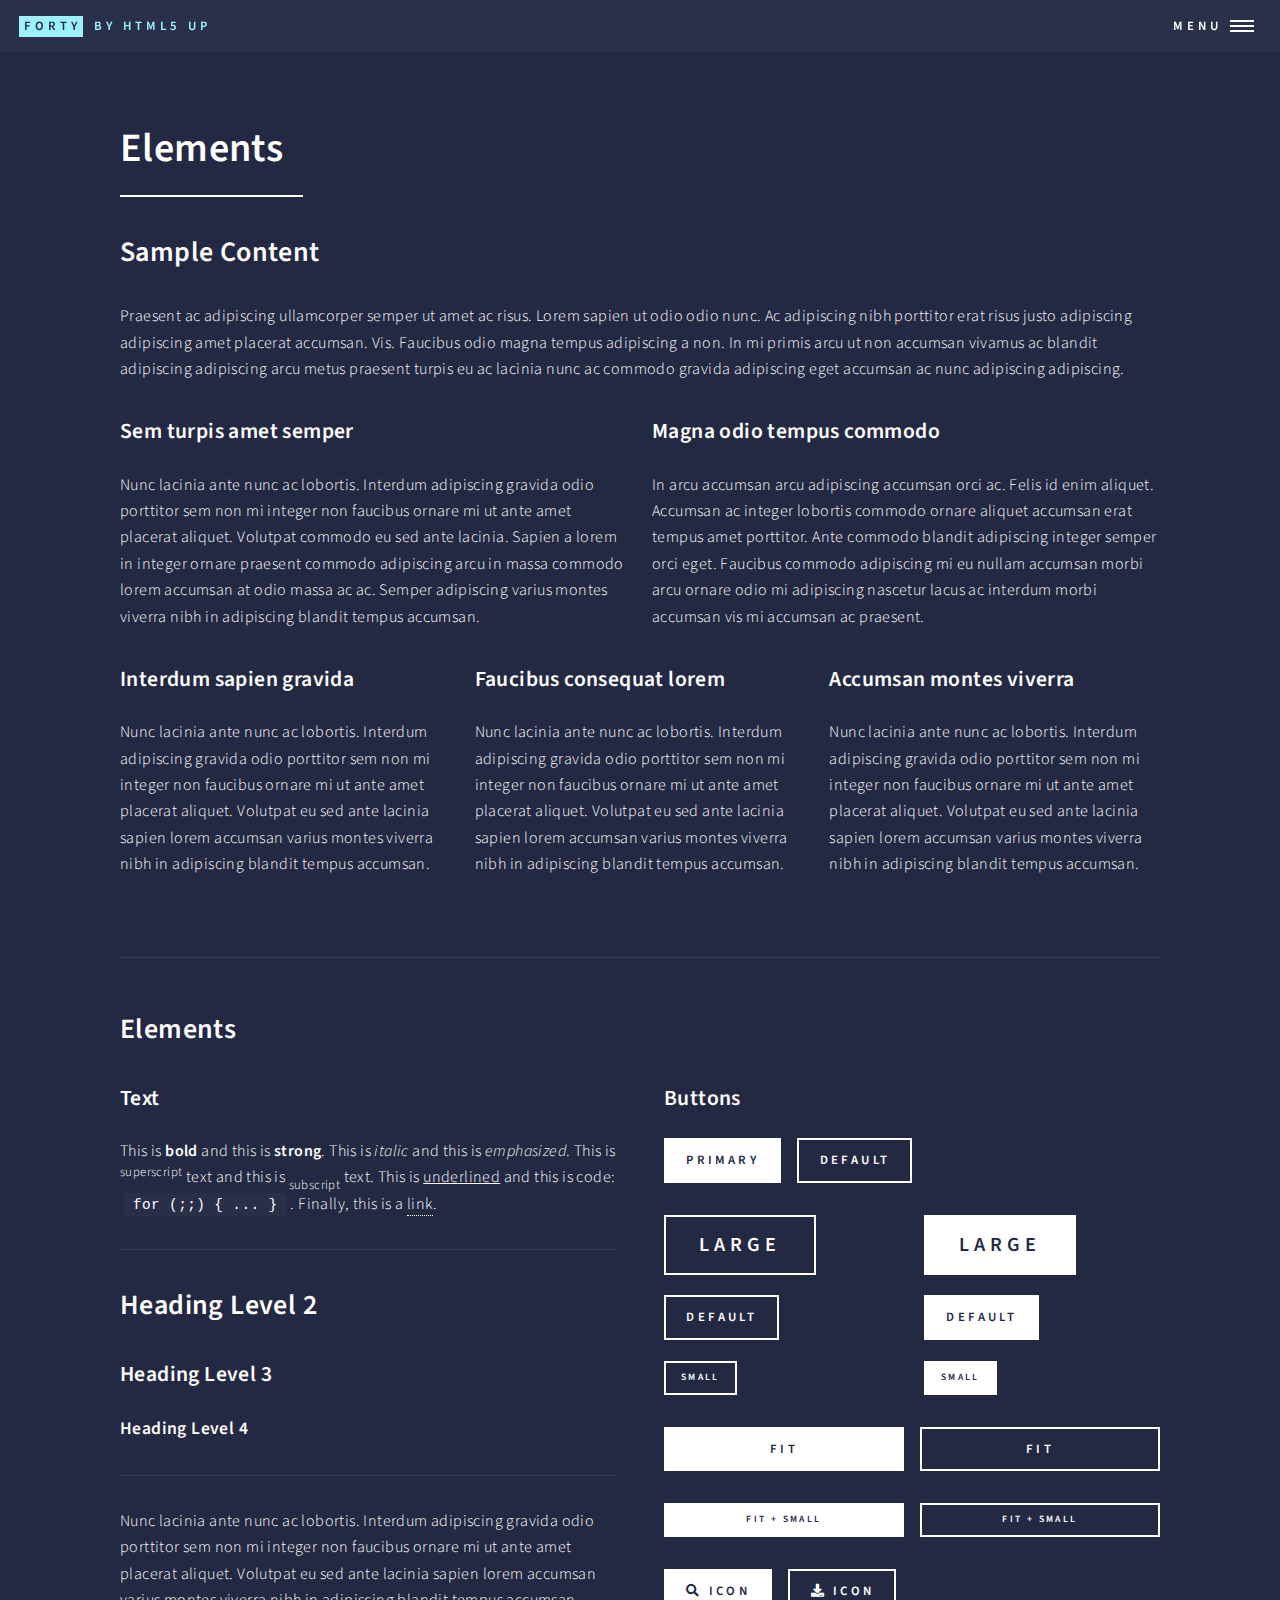
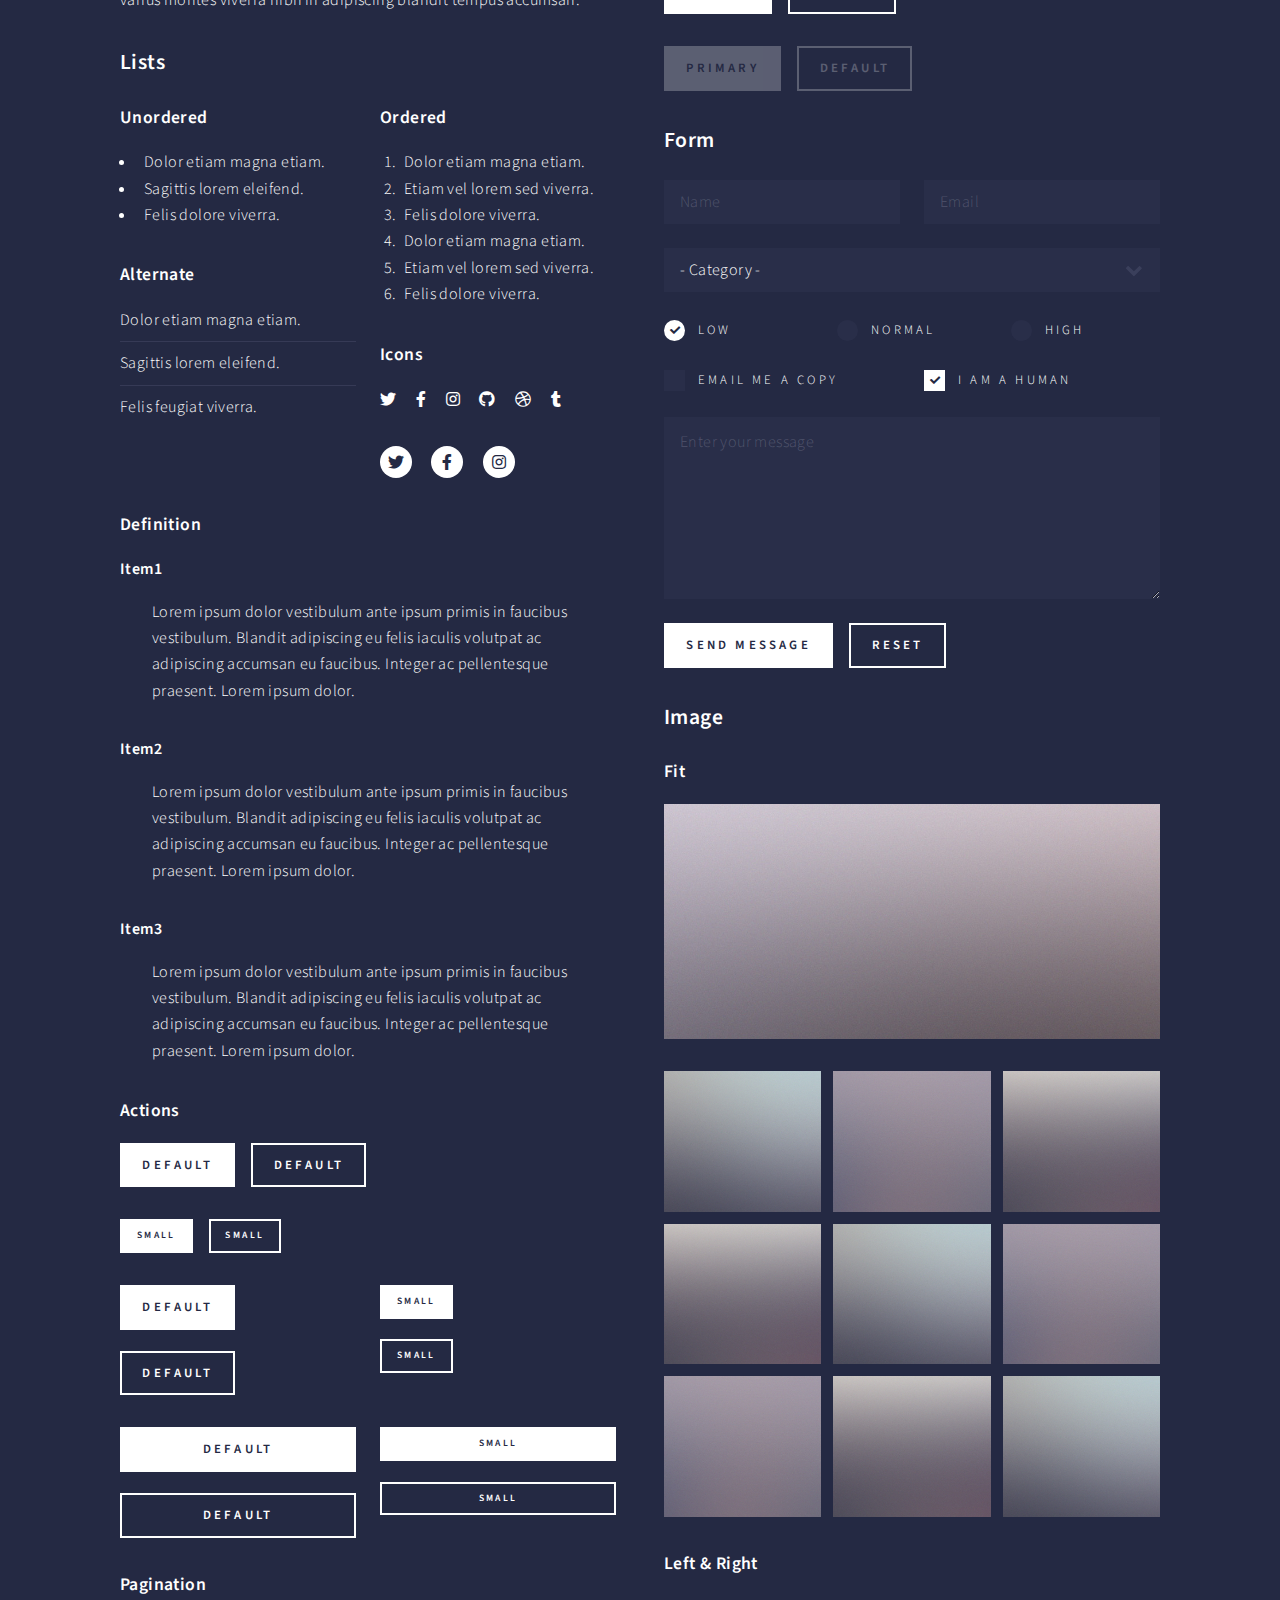
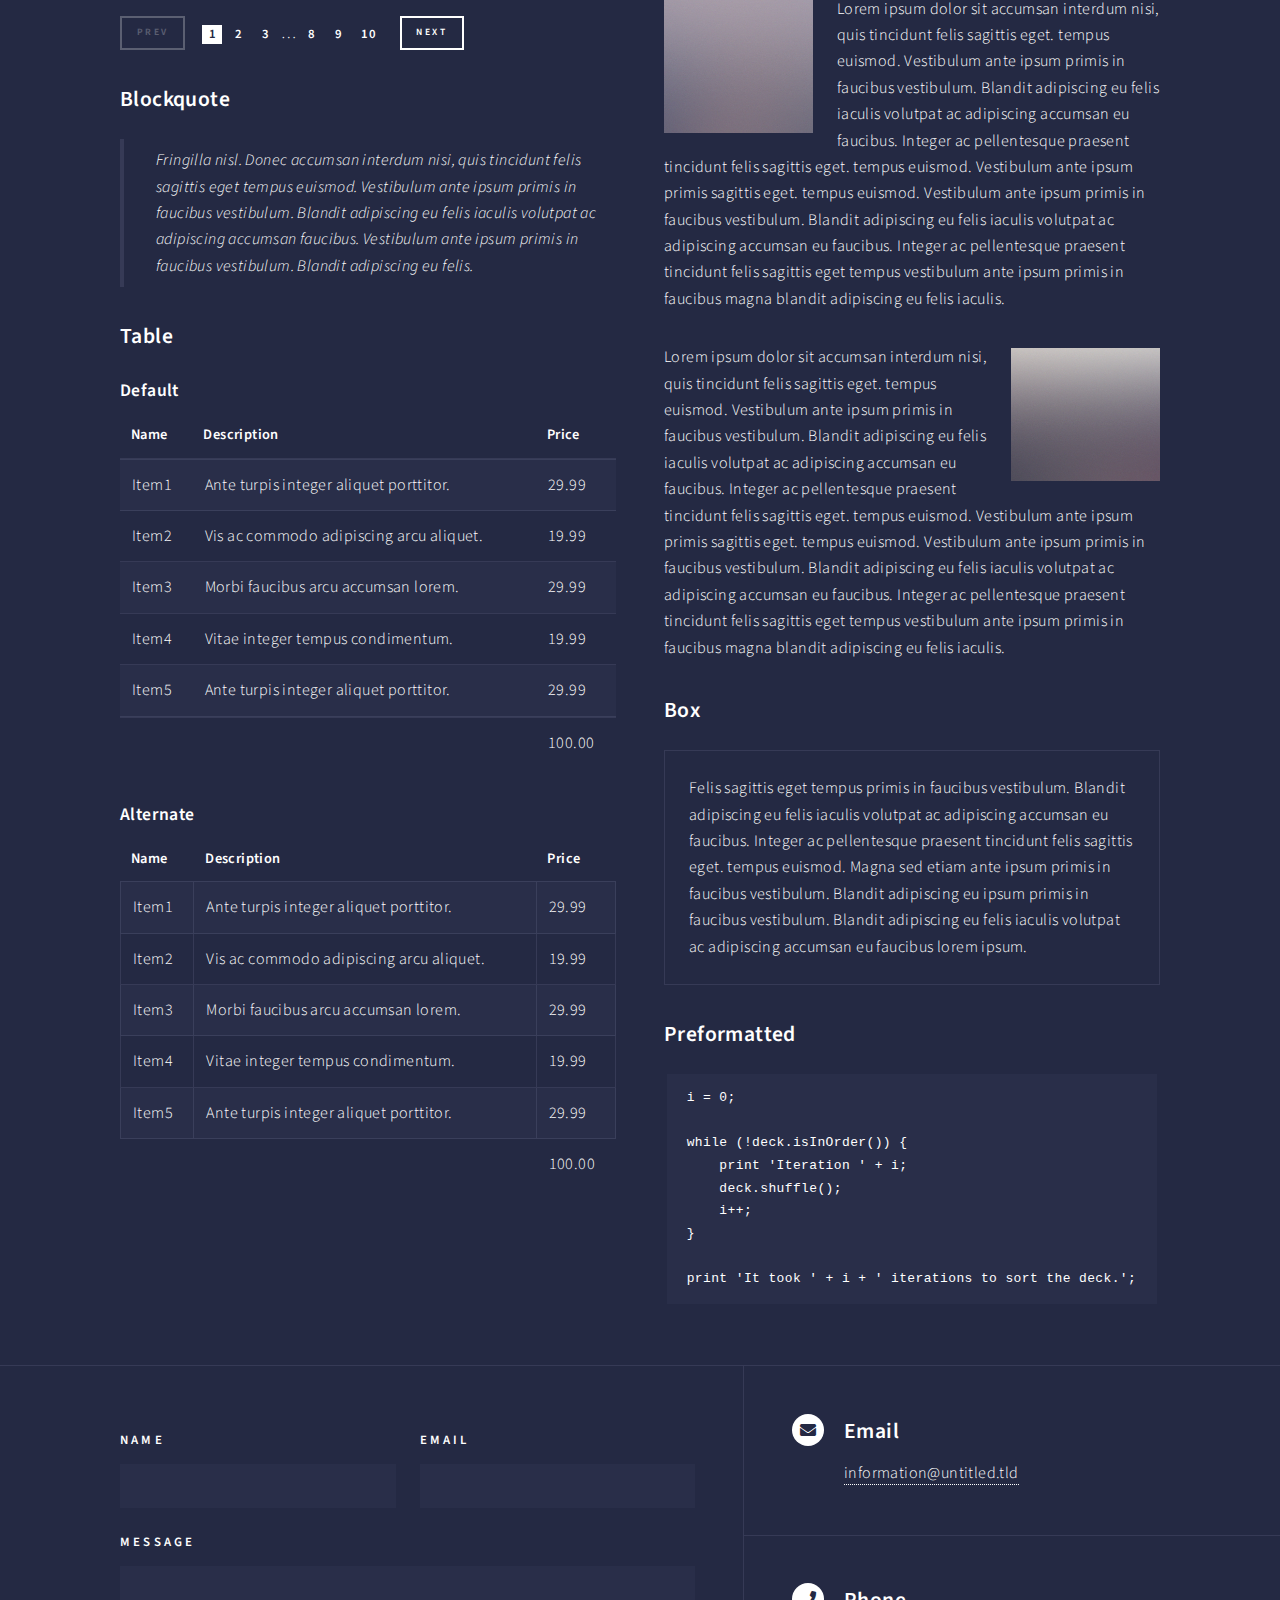
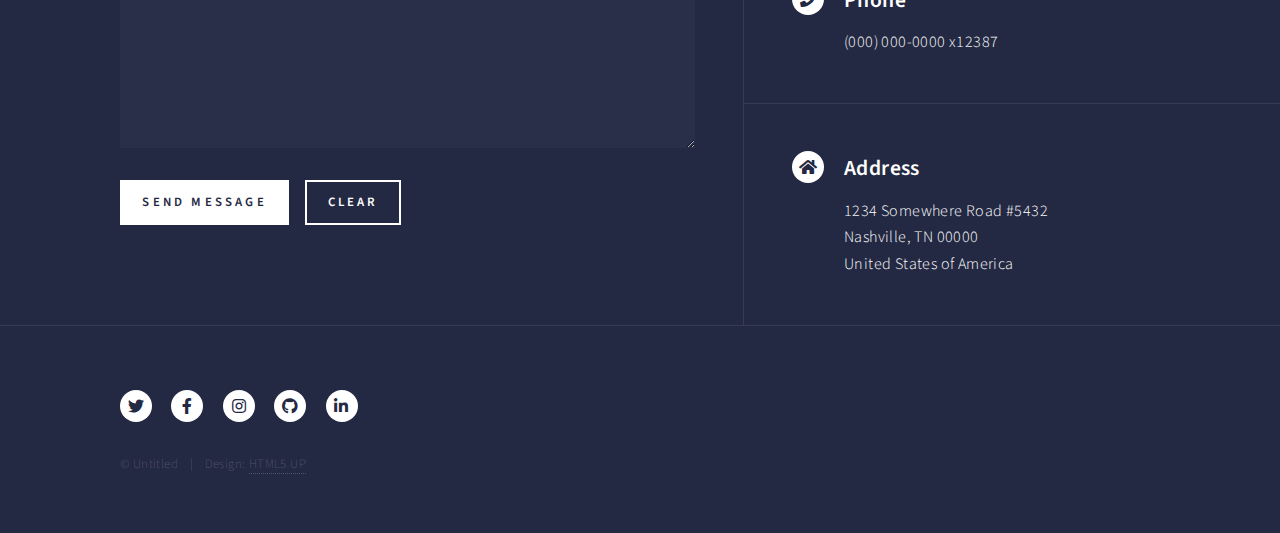
==== elements.html @ 7d35daaf "Initial commit" ====
<!DOCTYPE HTML>
<!--
	Forty by HTML5 UP
	html5up.net | @ajlkn
	Free for personal and commercial use under the CCA 3.0 license (html5up.net/license)
-->
<html>
	<head>
		<title>Elements - Forty by HTML5 UP</title>
		<meta charset="utf-8" />
		<meta name="viewport" content="width=device-width, initial-scale=1, user-scalable=no" />
		<link rel="stylesheet" href="assets/css/main.css" />
		<noscript><link rel="stylesheet" href="assets/css/noscript.css" /></noscript>
	</head>
	<body class="is-preload">

		<!-- Wrapper -->
			<div id="wrapper">

				<!-- Header -->
					<header id="header">
						<a href="index.html" class="logo"><strong>Forty</strong> <span>by HTML5 UP</span></a>
						<nav>
							<a href="#menu">Menu</a>
						</nav>
					</header>

				<!-- Menu -->
					<nav id="menu">
						<ul class="links">
							<li><a href="index.html">Home</a></li>
							<li><a href="landing.html">Landing</a></li>
							<li><a href="generic.html">Generic</a></li>
							<li><a href="elements.html">Elements</a></li>
						</ul>
						<ul class="actions stacked">
							<li><a href="#" class="button primary fit">Get Started</a></li>
							<li><a href="#" class="button fit">Log In</a></li>
						</ul>
					</nav>

				<!-- Main -->
					<div id="main" class="alt">

						<!-- One -->
							<section id="one">
								<div class="inner">
									<header class="major">
										<h1>Elements</h1>
									</header>

									<!-- Content -->
										<h2 id="content">Sample Content</h2>
										<p>Praesent ac adipiscing ullamcorper semper ut amet ac risus. Lorem sapien ut odio odio nunc. Ac adipiscing nibh porttitor erat risus justo adipiscing adipiscing amet placerat accumsan. Vis. Faucibus odio magna tempus adipiscing a non. In mi primis arcu ut non accumsan vivamus ac blandit adipiscing adipiscing arcu metus praesent turpis eu ac lacinia nunc ac commodo gravida adipiscing eget accumsan ac nunc adipiscing adipiscing.</p>
										<div class="row">
											<div class="col-6 col-12-small">
												<h3>Sem turpis amet semper</h3>
												<p>Nunc lacinia ante nunc ac lobortis. Interdum adipiscing gravida odio porttitor sem non mi integer non faucibus ornare mi ut ante amet placerat aliquet. Volutpat commodo eu sed ante lacinia. Sapien a lorem in integer ornare praesent commodo adipiscing arcu in massa commodo lorem accumsan at odio massa ac ac. Semper adipiscing varius montes viverra nibh in adipiscing blandit tempus accumsan.</p>
											</div>
											<div class="col-6 col-12-small">
												<h3>Magna odio tempus commodo</h3>
												<p>In arcu accumsan arcu adipiscing accumsan orci ac. Felis id enim aliquet. Accumsan ac integer lobortis commodo ornare aliquet accumsan erat tempus amet porttitor. Ante commodo blandit adipiscing integer semper orci eget. Faucibus commodo adipiscing mi eu nullam accumsan morbi arcu ornare odio mi adipiscing nascetur lacus ac interdum morbi accumsan vis mi accumsan ac praesent.</p>
											</div>
											<!-- Break -->
											<div class="col-4 col-12-medium">
												<h3>Interdum sapien gravida</h3>
												<p>Nunc lacinia ante nunc ac lobortis. Interdum adipiscing gravida odio porttitor sem non mi integer non faucibus ornare mi ut ante amet placerat aliquet. Volutpat eu sed ante lacinia sapien lorem accumsan varius montes viverra nibh in adipiscing blandit tempus accumsan.</p>
											</div>
											<div class="col-4 col-12-medium">
												<h3>Faucibus consequat lorem</h3>
												<p>Nunc lacinia ante nunc ac lobortis. Interdum adipiscing gravida odio porttitor sem non mi integer non faucibus ornare mi ut ante amet placerat aliquet. Volutpat eu sed ante lacinia sapien lorem accumsan varius montes viverra nibh in adipiscing blandit tempus accumsan.</p>
											</div>
											<div class="col-4 col-12-medium">
												<h3>Accumsan montes viverra</h3>
												<p>Nunc lacinia ante nunc ac lobortis. Interdum adipiscing gravida odio porttitor sem non mi integer non faucibus ornare mi ut ante amet placerat aliquet. Volutpat eu sed ante lacinia sapien lorem accumsan varius montes viverra nibh in adipiscing blandit tempus accumsan.</p>
											</div>
										</div>

									<hr class="major" />

									<!-- Elements -->
										<h2 id="elements">Elements</h2>
										<div class="row gtr-200">
											<div class="col-6 col-12-medium">

												<!-- Text stuff -->
													<h3>Text</h3>
													<p>This is <b>bold</b> and this is <strong>strong</strong>. This is <i>italic</i> and this is <em>emphasized</em>.
													This is <sup>superscript</sup> text and this is <sub>subscript</sub> text.
													This is <u>underlined</u> and this is code: <code>for (;;) { ... }</code>.
													Finally, this is a <a href="#">link</a>.</p>
													<hr />
													<h2>Heading Level 2</h2>
													<h3>Heading Level 3</h3>
													<h4>Heading Level 4</h4>
													<hr />
													<p>Nunc lacinia ante nunc ac lobortis. Interdum adipiscing gravida odio porttitor sem non mi integer non faucibus ornare mi ut ante amet placerat aliquet. Volutpat eu sed ante lacinia sapien lorem accumsan varius montes viverra nibh in adipiscing blandit tempus accumsan.</p>

												<!-- Lists -->
													<h3>Lists</h3>
													<div class="row">
														<div class="col-6 col-12-small">

															<h4>Unordered</h4>
															<ul>
																<li>Dolor etiam magna etiam.</li>
																<li>Sagittis lorem eleifend.</li>
																<li>Felis dolore viverra.</li>
															</ul>

															<h4>Alternate</h4>
															<ul class="alt">
																<li>Dolor etiam magna etiam.</li>
																<li>Sagittis lorem eleifend.</li>
																<li>Felis feugiat viverra.</li>
															</ul>

														</div>
														<div class="col-6 col-12-small">

															<h4>Ordered</h4>
															<ol>
																<li>Dolor etiam magna etiam.</li>
																<li>Etiam vel lorem sed viverra.</li>
																<li>Felis dolore viverra.</li>
																<li>Dolor etiam magna etiam.</li>
																<li>Etiam vel lorem sed viverra.</li>
																<li>Felis dolore viverra.</li>
															</ol>

															<h4>Icons</h4>
															<ul class="icons">
																<li><a href="#" class="icon brands fa-twitter"><span class="label">Twitter</span></a></li>
																<li><a href="#" class="icon brands fa-facebook-f"><span class="label">Facebook</span></a></li>
																<li><a href="#" class="icon brands fa-instagram"><span class="label">Instagram</span></a></li>
																<li><a href="#" class="icon brands fa-github"><span class="label">Github</span></a></li>
																<li><a href="#" class="icon brands fa-dribbble"><span class="label">Dribbble</span></a></li>
																<li><a href="#" class="icon brands fa-tumblr"><span class="label">Tumblr</span></a></li>
															</ul>
															<ul class="icons">
																<li><a href="#" class="icon brands alt fa-twitter"><span class="label">Twitter</span></a></li>
																<li><a href="#" class="icon brands alt fa-facebook-f"><span class="label">Facebook</span></a></li>
																<li><a href="#" class="icon brands alt fa-instagram"><span class="label">Instagram</span></a></li>
															</ul>

														</div>
													</div>
													<h4>Definition</h4>
													<dl>
														<dt>Item1</dt>
														<dd>
															<p>Lorem ipsum dolor vestibulum ante ipsum primis in faucibus vestibulum. Blandit adipiscing eu felis iaculis volutpat ac adipiscing accumsan eu faucibus. Integer ac pellentesque praesent. Lorem ipsum dolor.</p>
														</dd>
														<dt>Item2</dt>
														<dd>
															<p>Lorem ipsum dolor vestibulum ante ipsum primis in faucibus vestibulum. Blandit adipiscing eu felis iaculis volutpat ac adipiscing accumsan eu faucibus. Integer ac pellentesque praesent. Lorem ipsum dolor.</p>
														</dd>
														<dt>Item3</dt>
														<dd>
															<p>Lorem ipsum dolor vestibulum ante ipsum primis in faucibus vestibulum. Blandit adipiscing eu felis iaculis volutpat ac adipiscing accumsan eu faucibus. Integer ac pellentesque praesent. Lorem ipsum dolor.</p>
														</dd>
													</dl>

													<h4>Actions</h4>
													<ul class="actions">
														<li><a href="#" class="button primary">Default</a></li>
														<li><a href="#" class="button">Default</a></li>
													</ul>
													<ul class="actions small">
														<li><a href="#" class="button primary small">Small</a></li>
														<li><a href="#" class="button small">Small</a></li>
													</ul>
													<div class="row">
														<div class="col-6 col-12-small">
															<ul class="actions stacked">
																<li><a href="#" class="button primary">Default</a></li>
																<li><a href="#" class="button">Default</a></li>
															</ul>
														</div>
														<div class="col-6 col-12-small">
															<ul class="actions stacked">
																<li><a href="#" class="button primary small">Small</a></li>
																<li><a href="#" class="button small">Small</a></li>
															</ul>
														</div>
														<div class="col-6 col-12-small">
															<ul class="actions stacked">
																<li><a href="#" class="button primary fit">Default</a></li>
																<li><a href="#" class="button fit">Default</a></li>
															</ul>
														</div>
														<div class="col-6 col-12-small">
															<ul class="actions stacked">
																<li><a href="#" class="button primary small fit">Small</a></li>
																<li><a href="#" class="button small fit">Small</a></li>
															</ul>
														</div>
													</div>

													<h4>Pagination</h4>
													<ul class="pagination">
														<li><span class="button small disabled">Prev</span></li>
														<li><a href="#" class="page active">1</a></li>
														<li><a href="#" class="page">2</a></li>
														<li><a href="#" class="page">3</a></li>
														<li><span>&hellip;</span></li>
														<li><a href="#" class="page">8</a></li>
														<li><a href="#" class="page">9</a></li>
														<li><a href="#" class="page">10</a></li>
														<li><a href="#" class="button small">Next</a></li>
													</ul>

												<!-- Blockquote -->
													<h3>Blockquote</h3>
													<blockquote>Fringilla nisl. Donec accumsan interdum nisi, quis tincidunt felis sagittis eget tempus euismod. Vestibulum ante ipsum primis in faucibus vestibulum. Blandit adipiscing eu felis iaculis volutpat ac adipiscing accumsan faucibus. Vestibulum ante ipsum primis in faucibus vestibulum. Blandit adipiscing eu felis.</blockquote>

												<!-- Table -->
													<h3>Table</h3>

													<h4>Default</h4>
													<div class="table-wrapper">
														<table>
															<thead>
																<tr>
																	<th>Name</th>
																	<th>Description</th>
																	<th>Price</th>
																</tr>
															</thead>
															<tbody>
																<tr>
																	<td>Item1</td>
																	<td>Ante turpis integer aliquet porttitor.</td>
																	<td>29.99</td>
																</tr>
																<tr>
																	<td>Item2</td>
																	<td>Vis ac commodo adipiscing arcu aliquet.</td>
																	<td>19.99</td>
																</tr>
																<tr>
																	<td>Item3</td>
																	<td> Morbi faucibus arcu accumsan lorem.</td>
																	<td>29.99</td>
																</tr>
																<tr>
																	<td>Item4</td>
																	<td>Vitae integer tempus condimentum.</td>
																	<td>19.99</td>
																</tr>
																<tr>
																	<td>Item5</td>
																	<td>Ante turpis integer aliquet porttitor.</td>
																	<td>29.99</td>
																</tr>
															</tbody>
															<tfoot>
																<tr>
																	<td colspan="2"></td>
																	<td>100.00</td>
																</tr>
															</tfoot>
														</table>
													</div>

													<h4>Alternate</h4>
													<div class="table-wrapper">
														<table class="alt">
															<thead>
																<tr>
																	<th>Name</th>
																	<th>Description</th>
																	<th>Price</th>
																</tr>
															</thead>
															<tbody>
																<tr>
																	<td>Item1</td>
																	<td>Ante turpis integer aliquet porttitor.</td>
																	<td>29.99</td>
																</tr>
																<tr>
																	<td>Item2</td>
																	<td>Vis ac commodo adipiscing arcu aliquet.</td>
																	<td>19.99</td>
																</tr>
																<tr>
																	<td>Item3</td>
																	<td> Morbi faucibus arcu accumsan lorem.</td>
																	<td>29.99</td>
																</tr>
																<tr>
																	<td>Item4</td>
																	<td>Vitae integer tempus condimentum.</td>
																	<td>19.99</td>
																</tr>
																<tr>
																	<td>Item5</td>
																	<td>Ante turpis integer aliquet porttitor.</td>
																	<td>29.99</td>
																</tr>
															</tbody>
															<tfoot>
																<tr>
																	<td colspan="2"></td>
																	<td>100.00</td>
																</tr>
															</tfoot>
														</table>
													</div>

											</div>
											<div class="col-6 col-12-medium">

												<!-- Buttons -->
													<h3>Buttons</h3>
													<ul class="actions">
														<li><a href="#" class="button primary">Primary</a></li>
														<li><a href="#" class="button">Default</a></li>
													</ul>
													<div class="row">
														<div class="col-6 col-12-xsmall">
															<ul class="actions stacked">
																<li><a href="#" class="button large">Large</a></li>
																<li><a href="#" class="button">Default</a></li>
																<li><a href="#" class="button small">Small</a></li>
															</ul>
														</div>
														<div class="col-6 col-12-xsmall">
															<ul class="actions stacked">
																<li><a href="#" class="button primary large">Large</a></li>
																<li><a href="#" class="button primary">Default</a></li>
																<li><a href="#" class="button primary small">Small</a></li>
															</ul>
														</div>
													</div>
													<ul class="actions fit">
														<li><a href="#" class="button primary fit">Fit</a></li>
														<li><a href="#" class="button fit">Fit</a></li>
													</ul>
													<ul class="actions fit small">
														<li><a href="#" class="button primary fit small">Fit + Small</a></li>
														<li><a href="#" class="button fit small">Fit + Small</a></li>
													</ul>
													<ul class="actions">
														<li><a href="#" class="button primary icon solid fa-search">Icon</a></li>
														<li><a href="#" class="button icon solid fa-download">Icon</a></li>
													</ul>
													<ul class="actions">
														<li><span class="button primary disabled">Primary</span></li>
														<li><span class="button disabled">Default</span></li>
													</ul>

												<!-- Form -->
													<h3>Form</h3>

													<form method="post" action="#">
														<div class="row gtr-uniform">
															<div class="col-6 col-12-xsmall">
																<input type="text" name="demo-name" id="demo-name" value="" placeholder="Name" />
															</div>
															<div class="col-6 col-12-xsmall">
																<input type="email" name="demo-email" id="demo-email" value="" placeholder="Email" />
															</div>
															<!-- Break -->
															<div class="col-12">
																<select name="demo-category" id="demo-category">
																	<option value="">- Category -</option>
																	<option value="1">Manufacturing</option>
																	<option value="1">Shipping</option>
																	<option value="1">Administration</option>
																	<option value="1">Human Resources</option>
																</select>
															</div>
															<!-- Break -->
															<div class="col-4 col-12-small">
																<input type="radio" id="demo-priority-low" name="demo-priority" checked>
																<label for="demo-priority-low">Low</label>
															</div>
															<div class="col-4 col-12-small">
																<input type="radio" id="demo-priority-normal" name="demo-priority">
																<label for="demo-priority-normal">Normal</label>
															</div>
															<div class="col-4 col-12-small">
																<input type="radio" id="demo-priority-high" name="demo-priority">
																<label for="demo-priority-high">High</label>
															</div>
															<!-- Break -->
															<div class="col-6 col-12-small">
																<input type="checkbox" id="demo-copy" name="demo-copy">
																<label for="demo-copy">Email me a copy</label>
															</div>
															<div class="col-6 col-12-small">
																<input type="checkbox" id="demo-human" name="demo-human" checked>
																<label for="demo-human">I am a human</label>
															</div>
															<!-- Break -->
															<div class="col-12">
																<textarea name="demo-message" id="demo-message" placeholder="Enter your message" rows="6"></textarea>
															</div>
															<!-- Break -->
															<div class="col-12">
																<ul class="actions">
																	<li><input type="submit" value="Send Message" class="primary" /></li>
																	<li><input type="reset" value="Reset" /></li>
																</ul>
															</div>
														</div>
													</form>

												<!-- Image -->
													<h3>Image</h3>

													<h4>Fit</h4>
													<span class="image fit"><img src="images/pic03.jpg" alt="" /></span>
													<div class="box alt">
														<div class="row gtr-50 gtr-uniform">
															<div class="col-4"><span class="image fit"><img src="images/pic08.jpg" alt="" /></span></div>
															<div class="col-4"><span class="image fit"><img src="images/pic09.jpg" alt="" /></span></div>
															<div class="col-4"><span class="image fit"><img src="images/pic10.jpg" alt="" /></span></div>
															<!-- Break -->
															<div class="col-4"><span class="image fit"><img src="images/pic10.jpg" alt="" /></span></div>
															<div class="col-4"><span class="image fit"><img src="images/pic08.jpg" alt="" /></span></div>
															<div class="col-4"><span class="image fit"><img src="images/pic09.jpg" alt="" /></span></div>
															<!-- Break -->
															<div class="col-4"><span class="image fit"><img src="images/pic09.jpg" alt="" /></span></div>
															<div class="col-4"><span class="image fit"><img src="images/pic10.jpg" alt="" /></span></div>
															<div class="col-4"><span class="image fit"><img src="images/pic08.jpg" alt="" /></span></div>
														</div>
													</div>

													<h4>Left &amp; Right</h4>
													<p><span class="image left"><img src="images/pic09.jpg" alt="" /></span>Lorem ipsum dolor sit accumsan interdum nisi, quis tincidunt felis sagittis eget. tempus euismod. Vestibulum ante ipsum primis in faucibus vestibulum. Blandit adipiscing eu felis iaculis volutpat ac adipiscing accumsan eu faucibus. Integer ac pellentesque praesent tincidunt felis sagittis eget. tempus euismod. Vestibulum ante ipsum primis sagittis eget. tempus euismod. Vestibulum ante ipsum primis in faucibus vestibulum. Blandit adipiscing eu felis iaculis volutpat ac adipiscing accumsan eu faucibus. Integer ac pellentesque praesent tincidunt felis sagittis eget tempus vestibulum ante ipsum primis in faucibus magna blandit adipiscing eu felis iaculis.</p>
													<p><span class="image right"><img src="images/pic10.jpg" alt="" /></span>Lorem ipsum dolor sit accumsan interdum nisi, quis tincidunt felis sagittis eget. tempus euismod. Vestibulum ante ipsum primis in faucibus vestibulum. Blandit adipiscing eu felis iaculis volutpat ac adipiscing accumsan eu faucibus. Integer ac pellentesque praesent tincidunt felis sagittis eget. tempus euismod. Vestibulum ante ipsum primis sagittis eget. tempus euismod. Vestibulum ante ipsum primis in faucibus vestibulum. Blandit adipiscing eu felis iaculis volutpat ac adipiscing accumsan eu faucibus. Integer ac pellentesque praesent tincidunt felis sagittis eget tempus vestibulum ante ipsum primis in faucibus magna blandit adipiscing eu felis iaculis.</p>

												<!-- Box -->
													<h3>Box</h3>
													<div class="box">
														<p>Felis sagittis eget tempus primis in faucibus vestibulum. Blandit adipiscing eu felis iaculis volutpat ac adipiscing accumsan eu faucibus. Integer ac pellentesque praesent tincidunt felis sagittis eget. tempus euismod. Magna sed etiam ante ipsum primis in faucibus vestibulum. Blandit adipiscing eu ipsum primis in faucibus vestibulum. Blandit adipiscing eu felis iaculis volutpat ac adipiscing accumsan eu faucibus lorem ipsum.</p>
													</div>

												<!-- Preformatted Code -->
													<h3>Preformatted</h3>
													<pre><code>i = 0;

while (!deck.isInOrder()) {
    print 'Iteration ' + i;
    deck.shuffle();
    i++;
}

print 'It took ' + i + ' iterations to sort the deck.';
</code></pre>

											</div>
										</div>

								</div>
							</section>

					</div>

				<!-- Contact -->
					<section id="contact">
						<div class="inner">
							<section>
								<form method="post" action="#">
									<div class="fields">
										<div class="field half">
											<label for="name">Name</label>
											<input type="text" name="name" id="name" />
										</div>
										<div class="field half">
											<label for="email">Email</label>
											<input type="text" name="email" id="email" />
										</div>
										<div class="field">
											<label for="message">Message</label>
											<textarea name="message" id="message" rows="6"></textarea>
										</div>
									</div>
									<ul class="actions">
										<li><input type="submit" value="Send Message" class="primary" /></li>
										<li><input type="reset" value="Clear" /></li>
									</ul>
								</form>
							</section>
							<section class="split">
								<section>
									<div class="contact-method">
										<span class="icon solid alt fa-envelope"></span>
										<h3>Email</h3>
										<a href="#">information@untitled.tld</a>
									</div>
								</section>
								<section>
									<div class="contact-method">
										<span class="icon solid alt fa-phone"></span>
										<h3>Phone</h3>
										<span>(000) 000-0000 x12387</span>
									</div>
								</section>
								<section>
									<div class="contact-method">
										<span class="icon solid alt fa-home"></span>
										<h3>Address</h3>
										<span>1234 Somewhere Road #5432<br />
										Nashville, TN 00000<br />
										United States of America</span>
									</div>
								</section>
							</section>
						</div>
					</section>

				<!-- Footer -->
					<footer id="footer">
						<div class="inner">
							<ul class="icons">
								<li><a href="#" class="icon brands alt fa-twitter"><span class="label">Twitter</span></a></li>
								<li><a href="#" class="icon brands alt fa-facebook-f"><span class="label">Facebook</span></a></li>
								<li><a href="#" class="icon brands alt fa-instagram"><span class="label">Instagram</span></a></li>
								<li><a href="#" class="icon brands alt fa-github"><span class="label">GitHub</span></a></li>
								<li><a href="#" class="icon brands alt fa-linkedin-in"><span class="label">LinkedIn</span></a></li>
							</ul>
							<ul class="copyright">
								<li>&copy; Untitled</li><li>Design: <a href="https://html5up.net">HTML5 UP</a></li>
							</ul>
						</div>
					</footer>

			</div>

		<!-- Scripts -->
			<script src="assets/js/jquery.min.js"></script>
			<script src="assets/js/jquery.scrolly.min.js"></script>
			<script src="assets/js/jquery.scrollex.min.js"></script>
			<script src="assets/js/browser.min.js"></script>
			<script src="assets/js/breakpoints.min.js"></script>
			<script src="assets/js/util.js"></script>
			<script src="assets/js/main.js"></script>

	</body>
</html>
---- assets/css/main.css ----
@import url(fontawesome-all.min.css);
@import url("https://fonts.googleapis.com/css?family=Source+Sans+Pro:300,300italic,600,600italic");

/*
	Forty by HTML5 UP
	html5up.net | @ajlkn
	Free for personal and commercial use under the CCA 3.0 license (html5up.net/license)
*/

html, body, div, span, applet, object,
iframe, h1, h2, h3, h4, h5, h6, p, blockquote,
pre, a, abbr, acronym, address, big, cite,
code, del, dfn, em, img, ins, kbd, q, s, samp,
small, strike, strong, sub, sup, tt, var, b,
u, i, center, dl, dt, dd, ol, ul, li, fieldset,
form, label, legend, table, caption, tbody,
tfoot, thead, tr, th, td, article, aside,
canvas, details, embed, figure, figcaption,
footer, header, hgroup, menu, nav, output, ruby,
section, summary, time, mark, audio, video {
	margin: 0;
	padding: 0;
	border: 0;
	font-size: 100%;
	font: inherit;
	vertical-align: baseline;}

article, aside, details, figcaption, figure,
footer, header, hgroup, menu, nav, section {
	display: block;}

body {
	line-height: 1;
}

ol, ul {
	list-style: none;
}

blockquote, q {
	quotes: none;
}

	blockquote:before, blockquote:after, q:before, q:after {
		content: '';
		content: none;
	}

table {
	border-collapse: collapse;
	border-spacing: 0;
}

body {
	-webkit-text-size-adjust: none;
}

mark {
	background-color: transparent;
	color: inherit;
}

input::-moz-focus-inner {
	border: 0;
	padding: 0;
}

input, select, textarea {
	-moz-appearance: none;
	-webkit-appearance: none;
	-ms-appearance: none;
	appearance: none;
}

/* Basic */

	@-ms-viewport {
		width: device-width;
	}

	body {
		-ms-overflow-style: scrollbar;
	}

	@media screen and (max-width: 480px) {

		html, body {
			min-width: 320px;
		}

	}

	html {
		box-sizing: border-box;
	}

	*, *:before, *:after {
		box-sizing: inherit;
	}

	body {
		background: #242943;
	}

		body.is-preload *, body.is-preload *:before, body.is-preload *:after {
			-moz-animation: none !important;
			-webkit-animation: none !important;
			-ms-animation: none !important;
			animation: none !important;
			-moz-transition: none !important;
			-webkit-transition: none !important;
			-ms-transition: none !important;
			transition: none !important;
		}

/* Type */

	body, input, select, textarea {
		color: #ffffff;
		font-family: "Source Sans Pro", Helvetica, sans-serif;
		font-size: 17pt;
		font-weight: 300;
		letter-spacing: 0.025em;
		line-height: 1.65;
	}

		@media screen and (max-width: 1680px) {

			body, input, select, textarea {
				font-size: 14pt;
			}

		}

		@media screen and (max-width: 1280px) {

			body, input, select, textarea {
				font-size: 12pt;
			}

		}

		@media screen and (max-width: 360px) {

			body, input, select, textarea {
				font-size: 11pt;
			}

		}

	a {
		-moz-transition: color 0.2s ease-in-out, border-bottom-color 0.2s ease-in-out;
		-webkit-transition: color 0.2s ease-in-out, border-bottom-color 0.2s ease-in-out;
		-ms-transition: color 0.2s ease-in-out, border-bottom-color 0.2s ease-in-out;
		transition: color 0.2s ease-in-out, border-bottom-color 0.2s ease-in-out;
		border-bottom: dotted 1px;
		color: inherit;
		text-decoration: none;
	}

		a:hover {
			border-bottom-color: transparent;
			color: #9bf1ff !important;
		}

		a:active {
			color: #53e3fb !important;
		}

	strong, b {
		color: #ffffff;
		font-weight: 600;
	}

	em, i {
		font-style: italic;
	}

	p {
		margin: 0 0 2em 0;
	}

	h1, h2, h3, h4, h5, h6 {
		color: #ffffff;
		font-weight: 600;
		line-height: 1.65;
		margin: 0 0 1em 0;
	}

		h1 a, h2 a, h3 a, h4 a, h5 a, h6 a {
			color: inherit;
			border-bottom: 0;
		}

	h1 {
		font-size: 2.5em;
	}

	h2 {
		font-size: 1.75em;
	}

	h3 {
		font-size: 1.35em;
	}

	h4 {
		font-size: 1.1em;
	}

	h5 {
		font-size: 0.9em;
	}

	h6 {
		font-size: 0.7em;
	}

	@media screen and (max-width: 736px) {

		h1 {
			font-size: 2em;
		}

		h2 {
			font-size: 1.5em;
		}

		h3 {
			font-size: 1.25em;
		}

	}

	sub {
		font-size: 0.8em;
		position: relative;
		top: 0.5em;
	}

	sup {
		font-size: 0.8em;
		position: relative;
		top: -0.5em;
	}

	blockquote {
		border-left: solid 4px rgba(212, 212, 255, 0.1);
		font-style: italic;
		margin: 0 0 2em 0;
		padding: 0.5em 0 0.5em 2em;
	}

	code {
		background: rgba(212, 212, 255, 0.035);
		font-family: "Courier New", monospace;
		font-size: 0.9em;
		margin: 0 0.25em;
		padding: 0.25em 0.65em;
	}

	pre {
		-webkit-overflow-scrolling: touch;
		font-family: "Courier New", monospace;
		font-size: 0.9em;
		margin: 0 0 2em 0;
	}

		pre code {
			display: block;
			line-height: 1.75;
			padding: 1em 1.5em;
			overflow-x: auto;
		}

	hr {
		border: 0;
		border-bottom: solid 1px rgba(212, 212, 255, 0.1);
		margin: 2em 0;
	}

		hr.major {
			margin: 3em 0;
		}

	.align-left {
		text-align: left;
	}

	.align-center {
		text-align: center;
	}

	.align-right {
		text-align: right;
	}

/* Row */

	.row {
		display: flex;
		flex-wrap: wrap;
		box-sizing: border-box;
		align-items: stretch;
	}

		.row > * {
			box-sizing: border-box;
		}

		.row.gtr-uniform > * > :last-child {
			margin-bottom: 0;
		}

		.row.aln-left {
			justify-content: flex-start;
		}

		.row.aln-center {
			justify-content: center;
		}

		.row.aln-right {
			justify-content: flex-end;
		}

		.row.aln-top {
			align-items: flex-start;
		}

		.row.aln-middle {
			align-items: center;
		}

		.row.aln-bottom {
			align-items: flex-end;
		}

		.row > .imp {
			order: -1;
		}

		.row > .col-1 {
			width: 8.33333%;
		}

		.row > .off-1 {
			margin-left: 8.33333%;
		}

		.row > .col-2 {
			width: 16.66667%;
		}

		.row > .off-2 {
			margin-left: 16.66667%;
		}

		.row > .col-3 {
			width: 25%;
		}

		.row > .off-3 {
			margin-left: 25%;
		}

		.row > .col-4 {
			width: 33.33333%;
		}

		.row > .off-4 {
			margin-left: 33.33333%;
		}

		.row > .col-5 {
			width: 41.66667%;
		}

		.row > .off-5 {
			margin-left: 41.66667%;
		}

		.row > .col-6 {
			width: 50%;
		}

		.row > .off-6 {
			margin-left: 50%;
		}

		.row > .col-7 {
			width: 58.33333%;
		}

		.row > .off-7 {
			margin-left: 58.33333%;
		}

		.row > .col-8 {
			width: 66.66667%;
		}

		.row > .off-8 {
			margin-left: 66.66667%;
		}

		.row > .col-9 {
			width: 75%;
		}

		.row > .off-9 {
			margin-left: 75%;
		}

		.row > .col-10 {
			width: 83.33333%;
		}

		.row > .off-10 {
			margin-left: 83.33333%;
		}

		.row > .col-11 {
			width: 91.66667%;
		}

		.row > .off-11 {
			margin-left: 91.66667%;
		}

		.row > .col-12 {
			width: 100%;
		}

		.row > .off-12 {
			margin-left: 100%;
		}

		.row.gtr-0 {
			margin-top: 0;
			margin-left: 0em;
		}

			.row.gtr-0 > * {
				padding: 0 0 0 0em;
			}

			.row.gtr-0.gtr-uniform {
				margin-top: 0em;
			}

				.row.gtr-0.gtr-uniform > * {
					padding-top: 0em;
				}

		.row.gtr-25 {
			margin-top: 0;
			margin-left: -0.5em;
		}

			.row.gtr-25 > * {
				padding: 0 0 0 0.5em;
			}

			.row.gtr-25.gtr-uniform {
				margin-top: -0.5em;
			}

				.row.gtr-25.gtr-uniform > * {
					padding-top: 0.5em;
				}

		.row.gtr-50 {
			margin-top: 0;
			margin-left: -1em;
		}

			.row.gtr-50 > * {
				padding: 0 0 0 1em;
			}

			.row.gtr-50.gtr-uniform {
				margin-top: -1em;
			}

				.row.gtr-50.gtr-uniform > * {
					padding-top: 1em;
				}

		.row {
			margin-top: 0;
			margin-left: -2em;
		}

			.row > * {
				padding: 0 0 0 2em;
			}

			.row.gtr-uniform {
				margin-top: -2em;
			}

				.row.gtr-uniform > * {
					padding-top: 2em;
				}

		.row.gtr-150 {
			margin-top: 0;
			margin-left: -3em;
		}

			.row.gtr-150 > * {
				padding: 0 0 0 3em;
			}

			.row.gtr-150.gtr-uniform {
				margin-top: -3em;
			}

				.row.gtr-150.gtr-uniform > * {
					padding-top: 3em;
				}

		.row.gtr-200 {
			margin-top: 0;
			margin-left: -4em;
		}

			.row.gtr-200 > * {
				padding: 0 0 0 4em;
			}

			.row.gtr-200.gtr-uniform {
				margin-top: -4em;
			}

				.row.gtr-200.gtr-uniform > * {
					padding-top: 4em;
				}

		@media screen and (max-width: 1680px) {

			.row {
				display: flex;
				flex-wrap: wrap;
				box-sizing: border-box;
				align-items: stretch;
			}

				.row > * {
					box-sizing: border-box;
				}

				.row.gtr-uniform > * > :last-child {
					margin-bottom: 0;
				}

				.row.aln-left {
					justify-content: flex-start;
				}

				.row.aln-center {
					justify-content: center;
				}

				.row.aln-right {
					justify-content: flex-end;
				}

				.row.aln-top {
					align-items: flex-start;
				}

				.row.aln-middle {
					align-items: center;
				}

				.row.aln-bottom {
					align-items: flex-end;
				}

				.row > .imp-xlarge {
					order: -1;
				}

				.row > .col-1-xlarge {
					width: 8.33333%;
				}

				.row > .off-1-xlarge {
					margin-left: 8.33333%;
				}

				.row > .col-2-xlarge {
					width: 16.66667%;
				}

				.row > .off-2-xlarge {
					margin-left: 16.66667%;
				}

				.row > .col-3-xlarge {
					width: 25%;
				}

				.row > .off-3-xlarge {
					margin-left: 25%;
				}

				.row > .col-4-xlarge {
					width: 33.33333%;
				}

				.row > .off-4-xlarge {
					margin-left: 33.33333%;
				}

				.row > .col-5-xlarge {
					width: 41.66667%;
				}

				.row > .off-5-xlarge {
					margin-left: 41.66667%;
				}

				.row > .col-6-xlarge {
					width: 50%;
				}

				.row > .off-6-xlarge {
					margin-left: 50%;
				}

				.row > .col-7-xlarge {
					width: 58.33333%;
				}

				.row > .off-7-xlarge {
					margin-left: 58.33333%;
				}

				.row > .col-8-xlarge {
					width: 66.66667%;
				}

				.row > .off-8-xlarge {
					margin-left: 66.66667%;
				}

				.row > .col-9-xlarge {
					width: 75%;
				}

				.row > .off-9-xlarge {
					margin-left: 75%;
				}

				.row > .col-10-xlarge {
					width: 83.33333%;
				}

				.row > .off-10-xlarge {
					margin-left: 83.33333%;
				}

				.row > .col-11-xlarge {
					width: 91.66667%;
				}

				.row > .off-11-xlarge {
					margin-left: 91.66667%;
				}

				.row > .col-12-xlarge {
					width: 100%;
				}

				.row > .off-12-xlarge {
					margin-left: 100%;
				}

				.row.gtr-0 {
					margin-top: 0;
					margin-left: 0em;
				}

					.row.gtr-0 > * {
						padding: 0 0 0 0em;
					}

					.row.gtr-0.gtr-uniform {
						margin-top: 0em;
					}

						.row.gtr-0.gtr-uniform > * {
							padding-top: 0em;
						}

				.row.gtr-25 {
					margin-top: 0;
					margin-left: -0.5em;
				}

					.row.gtr-25 > * {
						padding: 0 0 0 0.5em;
					}

					.row.gtr-25.gtr-uniform {
						margin-top: -0.5em;
					}

						.row.gtr-25.gtr-uniform > * {
							padding-top: 0.5em;
						}

				.row.gtr-50 {
					margin-top: 0;
					margin-left: -1em;
				}

					.row.gtr-50 > * {
						padding: 0 0 0 1em;
					}

					.row.gtr-50.gtr-uniform {
						margin-top: -1em;
					}

						.row.gtr-50.gtr-uniform > * {
							padding-top: 1em;
						}

				.row {
					margin-top: 0;
					margin-left: -2em;
				}

					.row > * {
						padding: 0 0 0 2em;
					}

					.row.gtr-uniform {
						margin-top: -2em;
					}

						.row.gtr-uniform > * {
							padding-top: 2em;
						}

				.row.gtr-150 {
					margin-top: 0;
					margin-left: -3em;
				}

					.row.gtr-150 > * {
						padding: 0 0 0 3em;
					}

					.row.gtr-150.gtr-uniform {
						margin-top: -3em;
					}

						.row.gtr-150.gtr-uniform > * {
							padding-top: 3em;
						}

				.row.gtr-200 {
					margin-top: 0;
					margin-left: -4em;
				}

					.row.gtr-200 > * {
						padding: 0 0 0 4em;
					}

					.row.gtr-200.gtr-uniform {
						margin-top: -4em;
					}

						.row.gtr-200.gtr-uniform > * {
							padding-top: 4em;
						}

		}

		@media screen and (max-width: 1280px) {

			.row {
				display: flex;
				flex-wrap: wrap;
				box-sizing: border-box;
				align-items: stretch;
			}

				.row > * {
					box-sizing: border-box;
				}

				.row.gtr-uniform > * > :last-child {
					margin-bottom: 0;
				}

				.row.aln-left {
					justify-content: flex-start;
				}

				.row.aln-center {
					justify-content: center;
				}

				.row.aln-right {
					justify-content: flex-end;
				}

				.row.aln-top {
					align-items: flex-start;
				}

				.row.aln-middle {
					align-items: center;
				}

				.row.aln-bottom {
					align-items: flex-end;
				}

				.row > .imp-large {
					order: -1;
				}

				.row > .col-1-large {
					width: 8.33333%;
				}

				.row > .off-1-large {
					margin-left: 8.33333%;
				}

				.row > .col-2-large {
					width: 16.66667%;
				}

				.row > .off-2-large {
					margin-left: 16.66667%;
				}

				.row > .col-3-large {
					width: 25%;
				}

				.row > .off-3-large {
					margin-left: 25%;
				}

				.row > .col-4-large {
					width: 33.33333%;
				}

				.row > .off-4-large {
					margin-left: 33.33333%;
				}

				.row > .col-5-large {
					width: 41.66667%;
				}

				.row > .off-5-large {
					margin-left: 41.66667%;
				}

				.row > .col-6-large {
					width: 50%;
				}

				.row > .off-6-large {
					margin-left: 50%;
				}

				.row > .col-7-large {
					width: 58.33333%;
				}

				.row > .off-7-large {
					margin-left: 58.33333%;
				}

				.row > .col-8-large {
					width: 66.66667%;
				}

				.row > .off-8-large {
					margin-left: 66.66667%;
				}

				.row > .col-9-large {
					width: 75%;
				}

				.row > .off-9-large {
					margin-left: 75%;
				}

				.row > .col-10-large {
					width: 83.33333%;
				}

				.row > .off-10-large {
					margin-left: 83.33333%;
				}

				.row > .col-11-large {
					width: 91.66667%;
				}

				.row > .off-11-large {
					margin-left: 91.66667%;
				}

				.row > .col-12-large {
					width: 100%;
				}

				.row > .off-12-large {
					margin-left: 100%;
				}

				.row.gtr-0 {
					margin-top: 0;
					margin-left: 0em;
				}

					.row.gtr-0 > * {
						padding: 0 0 0 0em;
					}

					.row.gtr-0.gtr-uniform {
						margin-top: 0em;
					}

						.row.gtr-0.gtr-uniform > * {
							padding-top: 0em;
						}

				.row.gtr-25 {
					margin-top: 0;
					margin-left: -0.375em;
				}

					.row.gtr-25 > * {
						padding: 0 0 0 0.375em;
					}

					.row.gtr-25.gtr-uniform {
						margin-top: -0.375em;
					}

						.row.gtr-25.gtr-uniform > * {
							padding-top: 0.375em;
						}

				.row.gtr-50 {
					margin-top: 0;
					margin-left: -0.75em;
				}

					.row.gtr-50 > * {
						padding: 0 0 0 0.75em;
					}

					.row.gtr-50.gtr-uniform {
						margin-top: -0.75em;
					}

						.row.gtr-50.gtr-uniform > * {
							padding-top: 0.75em;
						}

				.row {
					margin-top: 0;
					margin-left: -1.5em;
				}

					.row > * {
						padding: 0 0 0 1.5em;
					}

					.row.gtr-uniform {
						margin-top: -1.5em;
					}

						.row.gtr-uniform > * {
							padding-top: 1.5em;
						}

				.row.gtr-150 {
					margin-top: 0;
					margin-left: -2.25em;
				}

					.row.gtr-150 > * {
						padding: 0 0 0 2.25em;
					}

					.row.gtr-150.gtr-uniform {
						margin-top: -2.25em;
					}

						.row.gtr-150.gtr-uniform > * {
							padding-top: 2.25em;
						}

				.row.gtr-200 {
					margin-top: 0;
					margin-left: -3em;
				}

					.row.gtr-200 > * {
						padding: 0 0 0 3em;
					}

					.row.gtr-200.gtr-uniform {
						margin-top: -3em;
					}

						.row.gtr-200.gtr-uniform > * {
							padding-top: 3em;
						}

		}

		@media screen and (max-width: 980px) {

			.row {
				display: flex;
				flex-wrap: wrap;
				box-sizing: border-box;
				align-items: stretch;
			}

				.row > * {
					box-sizing: border-box;
				}

				.row.gtr-uniform > * > :last-child {
					margin-bottom: 0;
				}

				.row.aln-left {
					justify-content: flex-start;
				}

				.row.aln-center {
					justify-content: center;
				}

				.row.aln-right {
					justify-content: flex-end;
				}

				.row.aln-top {
					align-items: flex-start;
				}

				.row.aln-middle {
					align-items: center;
				}

				.row.aln-bottom {
					align-items: flex-end;
				}

				.row > .imp-medium {
					order: -1;
				}

				.row > .col-1-medium {
					width: 8.33333%;
				}

				.row > .off-1-medium {
					margin-left: 8.33333%;
				}

				.row > .col-2-medium {
					width: 16.66667%;
				}

				.row > .off-2-medium {
					margin-left: 16.66667%;
				}

				.row > .col-3-medium {
					width: 25%;
				}

				.row > .off-3-medium {
					margin-left: 25%;
				}

				.row > .col-4-medium {
					width: 33.33333%;
				}

				.row > .off-4-medium {
					margin-left: 33.33333%;
				}

				.row > .col-5-medium {
					width: 41.66667%;
				}

				.row > .off-5-medium {
					margin-left: 41.66667%;
				}

				.row > .col-6-medium {
					width: 50%;
				}

				.row > .off-6-medium {
					margin-left: 50%;
				}

				.row > .col-7-medium {
					width: 58.33333%;
				}

				.row > .off-7-medium {
					margin-left: 58.33333%;
				}

				.row > .col-8-medium {
					width: 66.66667%;
				}

				.row > .off-8-medium {
					margin-left: 66.66667%;
				}

				.row > .col-9-medium {
					width: 75%;
				}

				.row > .off-9-medium {
					margin-left: 75%;
				}

				.row > .col-10-medium {
					width: 83.33333%;
				}

				.row > .off-10-medium {
					margin-left: 83.33333%;
				}

				.row > .col-11-medium {
					width: 91.66667%;
				}

				.row > .off-11-medium {
					margin-left: 91.66667%;
				}

				.row > .col-12-medium {
					width: 100%;
				}

				.row > .off-12-medium {
					margin-left: 100%;
				}

				.row.gtr-0 {
					margin-top: 0;
					margin-left: 0em;
				}

					.row.gtr-0 > * {
						padding: 0 0 0 0em;
					}

					.row.gtr-0.gtr-uniform {
						margin-top: 0em;
					}

						.row.gtr-0.gtr-uniform > * {
							padding-top: 0em;
						}

				.row.gtr-25 {
					margin-top: 0;
					margin-left: -0.375em;
				}

					.row.gtr-25 > * {
						padding: 0 0 0 0.375em;
					}

					.row.gtr-25.gtr-uniform {
						margin-top: -0.375em;
					}

						.row.gtr-25.gtr-uniform > * {
							padding-top: 0.375em;
						}

				.row.gtr-50 {
					margin-top: 0;
					margin-left: -0.75em;
				}

					.row.gtr-50 > * {
						padding: 0 0 0 0.75em;
					}

					.row.gtr-50.gtr-uniform {
						margin-top: -0.75em;
					}

						.row.gtr-50.gtr-uniform > * {
							padding-top: 0.75em;
						}

				.row {
					margin-top: 0;
					margin-left: -1.5em;
				}

					.row > * {
						padding: 0 0 0 1.5em;
					}

					.row.gtr-uniform {
						margin-top: -1.5em;
					}

						.row.gtr-uniform > * {
							padding-top: 1.5em;
						}

				.row.gtr-150 {
					margin-top: 0;
					margin-left: -2.25em;
				}

					.row.gtr-150 > * {
						padding: 0 0 0 2.25em;
					}

					.row.gtr-150.gtr-uniform {
						margin-top: -2.25em;
					}

						.row.gtr-150.gtr-uniform > * {
							padding-top: 2.25em;
						}

				.row.gtr-200 {
					margin-top: 0;
					margin-left: -3em;
				}

					.row.gtr-200 > * {
						padding: 0 0 0 3em;
					}

					.row.gtr-200.gtr-uniform {
						margin-top: -3em;
					}

						.row.gtr-200.gtr-uniform > * {
							padding-top: 3em;
						}

		}

		@media screen and (max-width: 736px) {

			.row {
				display: flex;
				flex-wrap: wrap;
				box-sizing: border-box;
				align-items: stretch;
			}

				.row > * {
					box-sizing: border-box;
				}

				.row.gtr-uniform > * > :last-child {
					margin-bottom: 0;
				}

				.row.aln-left {
					justify-content: flex-start;
				}

				.row.aln-center {
					justify-content: center;
				}

				.row.aln-right {
					justify-content: flex-end;
				}

				.row.aln-top {
					align-items: flex-start;
				}

				.row.aln-middle {
					align-items: center;
				}

				.row.aln-bottom {
					align-items: flex-end;
				}

				.row > .imp-small {
					order: -1;
				}

				.row > .col-1-small {
					width: 8.33333%;
				}

				.row > .off-1-small {
					margin-left: 8.33333%;
				}

				.row > .col-2-small {
					width: 16.66667%;
				}

				.row > .off-2-small {
					margin-left: 16.66667%;
				}

				.row > .col-3-small {
					width: 25%;
				}

				.row > .off-3-small {
					margin-left: 25%;
				}

				.row > .col-4-small {
					width: 33.33333%;
				}

				.row > .off-4-small {
					margin-left: 33.33333%;
				}

				.row > .col-5-small {
					width: 41.66667%;
				}

				.row > .off-5-small {
					margin-left: 41.66667%;
				}

				.row > .col-6-small {
					width: 50%;
				}

				.row > .off-6-small {
					margin-left: 50%;
				}

				.row > .col-7-small {
					width: 58.33333%;
				}

				.row > .off-7-small {
					margin-left: 58.33333%;
				}

				.row > .col-8-small {
					width: 66.66667%;
				}

				.row > .off-8-small {
					margin-left: 66.66667%;
				}

				.row > .col-9-small {
					width: 75%;
				}

				.row > .off-9-small {
					margin-left: 75%;
				}

				.row > .col-10-small {
					width: 83.33333%;
				}

				.row > .off-10-small {
					margin-left: 83.33333%;
				}

				.row > .col-11-small {
					width: 91.66667%;
				}

				.row > .off-11-small {
					margin-left: 91.66667%;
				}

				.row > .col-12-small {
					width: 100%;
				}

				.row > .off-12-small {
					margin-left: 100%;
				}

				.row.gtr-0 {
					margin-top: 0;
					margin-left: 0em;
				}

					.row.gtr-0 > * {
						padding: 0 0 0 0em;
					}

					.row.gtr-0.gtr-uniform {
						margin-top: 0em;
					}

						.row.gtr-0.gtr-uniform > * {
							padding-top: 0em;
						}

				.row.gtr-25 {
					margin-top: 0;
					margin-left: -0.3125em;
				}

					.row.gtr-25 > * {
						padding: 0 0 0 0.3125em;
					}

					.row.gtr-25.gtr-uniform {
						margin-top: -0.3125em;
					}

						.row.gtr-25.gtr-uniform > * {
							padding-top: 0.3125em;
						}

				.row.gtr-50 {
					margin-top: 0;
					margin-left: -0.625em;
				}

					.row.gtr-50 > * {
						padding: 0 0 0 0.625em;
					}

					.row.gtr-50.gtr-uniform {
						margin-top: -0.625em;
					}

						.row.gtr-50.gtr-uniform > * {
							padding-top: 0.625em;
						}

				.row {
					margin-top: 0;
					margin-left: -1.25em;
				}

					.row > * {
						padding: 0 0 0 1.25em;
					}

					.row.gtr-uniform {
						margin-top: -1.25em;
					}

						.row.gtr-uniform > * {
							padding-top: 1.25em;
						}

				.row.gtr-150 {
					margin-top: 0;
					margin-left: -1.875em;
				}

					.row.gtr-150 > * {
						padding: 0 0 0 1.875em;
					}

					.row.gtr-150.gtr-uniform {
						margin-top: -1.875em;
					}

						.row.gtr-150.gtr-uniform > * {
							padding-top: 1.875em;
						}

				.row.gtr-200 {
					margin-top: 0;
					margin-left: -2.5em;
				}

					.row.gtr-200 > * {
						padding: 0 0 0 2.5em;
					}

					.row.gtr-200.gtr-uniform {
						margin-top: -2.5em;
					}

						.row.gtr-200.gtr-uniform > * {
							padding-top: 2.5em;
						}

		}

		@media screen and (max-width: 480px) {

			.row {
				display: flex;
				flex-wrap: wrap;
				box-sizing: border-box;
				align-items: stretch;
			}

				.row > * {
					box-sizing: border-box;
				}

				.row.gtr-uniform > * > :last-child {
					margin-bottom: 0;
				}

				.row.aln-left {
					justify-content: flex-start;
				}

				.row.aln-center {
					justify-content: center;
				}

				.row.aln-right {
					justify-content: flex-end;
				}

				.row.aln-top {
					align-items: flex-start;
				}

				.row.aln-middle {
					align-items: center;
				}

				.row.aln-bottom {
					align-items: flex-end;
				}

				.row > .imp-xsmall {
					order: -1;
				}

				.row > .col-1-xsmall {
					width: 8.33333%;
				}

				.row > .off-1-xsmall {
					margin-left: 8.33333%;
				}

				.row > .col-2-xsmall {
					width: 16.66667%;
				}

				.row > .off-2-xsmall {
					margin-left: 16.66667%;
				}

				.row > .col-3-xsmall {
					width: 25%;
				}

				.row > .off-3-xsmall {
					margin-left: 25%;
				}

				.row > .col-4-xsmall {
					width: 33.33333%;
				}

				.row > .off-4-xsmall {
					margin-left: 33.33333%;
				}

				.row > .col-5-xsmall {
					width: 41.66667%;
				}

				.row > .off-5-xsmall {
					margin-left: 41.66667%;
				}

				.row > .col-6-xsmall {
					width: 50%;
				}

				.row > .off-6-xsmall {
					margin-left: 50%;
				}

				.row > .col-7-xsmall {
					width: 58.33333%;
				}

				.row > .off-7-xsmall {
					margin-left: 58.33333%;
				}

				.row > .col-8-xsmall {
					width: 66.66667%;
				}

				.row > .off-8-xsmall {
					margin-left: 66.66667%;
				}

				.row > .col-9-xsmall {
					width: 75%;
				}

				.row > .off-9-xsmall {
					margin-left: 75%;
				}

				.row > .col-10-xsmall {
					width: 83.33333%;
				}

				.row > .off-10-xsmall {
					margin-left: 83.33333%;
				}

				.row > .col-11-xsmall {
					width: 91.66667%;
				}

				.row > .off-11-xsmall {
					margin-left: 91.66667%;
				}

				.row > .col-12-xsmall {
					width: 100%;
				}

				.row > .off-12-xsmall {
					margin-left: 100%;
				}

				.row.gtr-0 {
					margin-top: 0;
					margin-left: 0em;
				}

					.row.gtr-0 > * {
						padding: 0 0 0 0em;
					}

					.row.gtr-0.gtr-uniform {
						margin-top: 0em;
					}

						.row.gtr-0.gtr-uniform > * {
							padding-top: 0em;
						}

				.row.gtr-25 {
					margin-top: 0;
					margin-left: -0.3125em;
				}

					.row.gtr-25 > * {
						padding: 0 0 0 0.3125em;
					}

					.row.gtr-25.gtr-uniform {
						margin-top: -0.3125em;
					}

						.row.gtr-25.gtr-uniform > * {
							padding-top: 0.3125em;
						}

				.row.gtr-50 {
					margin-top: 0;
					margin-left: -0.625em;
				}

					.row.gtr-50 > * {
						padding: 0 0 0 0.625em;
					}

					.row.gtr-50.gtr-uniform {
						margin-top: -0.625em;
					}

						.row.gtr-50.gtr-uniform > * {
							padding-top: 0.625em;
						}

				.row {
					margin-top: 0;
					margin-left: -1.25em;
				}

					.row > * {
						padding: 0 0 0 1.25em;
					}

					.row.gtr-uniform {
						margin-top: -1.25em;
					}

						.row.gtr-uniform > * {
							padding-top: 1.25em;
						}

				.row.gtr-150 {
					margin-top: 0;
					margin-left: -1.875em;
				}

					.row.gtr-150 > * {
						padding: 0 0 0 1.875em;
					}

					.row.gtr-150.gtr-uniform {
						margin-top: -1.875em;
					}

						.row.gtr-150.gtr-uniform > * {
							padding-top: 1.875em;
						}

				.row.gtr-200 {
					margin-top: 0;
					margin-left: -2.5em;
				}

					.row.gtr-200 > * {
						padding: 0 0 0 2.5em;
					}

					.row.gtr-200.gtr-uniform {
						margin-top: -2.5em;
					}

						.row.gtr-200.gtr-uniform > * {
							padding-top: 2.5em;
						}

		}

/* Section/Article */

	section.special, article.special {
		text-align: center;
	}

	header.major {
		width: -moz-max-content;
		width: -webkit-max-content;
		width: -ms-max-content;
		width: max-content;
		margin-bottom: 2em;
	}

		header.major > :first-child {
			margin-bottom: 0;
			width: calc(100% + 0.5em);
		}

			header.major > :first-child:after {
				content: '';
				background-color: #ffffff;
				display: block;
				height: 2px;
				margin: 0.325em 0 0.5em 0;
				width: 100%;
			}

		header.major > p {
			font-size: 0.7em;
			font-weight: 600;
			letter-spacing: 0.25em;
			margin-bottom: 0;
			text-transform: uppercase;
		}

		body.is-ie header.major > :first-child:after {
			max-width: 9em;
		}

		body.is-ie header.major > h1:after {
			max-width: 100% !important;
		}

	@media screen and (max-width: 736px) {

		header.major > p br {
			display: none;
		}

	}

/* Form */

	form {
		margin: 0 0 2em 0;
	}

		form > :last-child {
			margin-bottom: 0;
		}

		form > .fields {
			display: -moz-flex;
			display: -webkit-flex;
			display: -ms-flex;
			display: flex;
			-moz-flex-wrap: wrap;
			-webkit-flex-wrap: wrap;
			-ms-flex-wrap: wrap;
			flex-wrap: wrap;
			width: calc(100% + 3em);
			margin: -1.5em 0 2em -1.5em;
		}

			form > .fields > .field {
				-moz-flex-grow: 0;
				-webkit-flex-grow: 0;
				-ms-flex-grow: 0;
				flex-grow: 0;
				-moz-flex-shrink: 0;
				-webkit-flex-shrink: 0;
				-ms-flex-shrink: 0;
				flex-shrink: 0;
				padding: 1.5em 0 0 1.5em;
				width: calc(100% - 1.5em);
			}

				form > .fields > .field.half {
					width: calc(50% - 0.75em);
				}

				form > .fields > .field.third {
					width: calc(100%/3 - 0.5em);
				}

				form > .fields > .field.quarter {
					width: calc(25% - 0.375em);
				}

		@media screen and (max-width: 480px) {

			form > .fields {
				width: calc(100% + 3em);
				margin: -1.5em 0 2em -1.5em;
			}

				form > .fields > .field {
					padding: 1.5em 0 0 1.5em;
					width: calc(100% - 1.5em);
				}

					form > .fields > .field.half {
						width: calc(100% - 1.5em);
					}

					form > .fields > .field.third {
						width: calc(100% - 1.5em);
					}

					form > .fields > .field.quarter {
						width: calc(100% - 1.5em);
					}

		}

	label {
		color: #ffffff;
		display: block;
		font-size: 0.8em;
		font-weight: 600;
		letter-spacing: 0.25em;
		margin: 0 0 1em 0;
		text-transform: uppercase;
	}

	input[type="text"],
	input[type="password"],
	input[type="email"],
	input[type="tel"],
	input[type="search"],
	input[type="url"],
	select,
	textarea {
		-moz-appearance: none;
		-webkit-appearance: none;
		-ms-appearance: none;
		appearance: none;
		background: rgba(212, 212, 255, 0.035);
		border: none;
		border-radius: 0;
		color: inherit;
		display: block;
		outline: 0;
		padding: 0 1em;
		text-decoration: none;
		width: 100%;
	}

		input[type="text"]:invalid,
		input[type="password"]:invalid,
		input[type="email"]:invalid,
		input[type="tel"]:invalid,
		input[type="search"]:invalid,
		input[type="url"]:invalid,
		select:invalid,
		textarea:invalid {
			box-shadow: none;
		}

		input[type="text"]:focus,
		input[type="password"]:focus,
		input[type="email"]:focus,
		input[type="tel"]:focus,
		input[type="search"]:focus,
		input[type="url"]:focus,
		select:focus,
		textarea:focus {
			border-color: #9bf1ff;
			box-shadow: 0 0 0 2px #9bf1ff;
		}

	select {
		background-image: url("data:image/svg+xml;charset=utf8,%3Csvg xmlns='http://www.w3.org/2000/svg' width='40' height='40' preserveAspectRatio='none' viewBox='0 0 40 40'%3E%3Cpath d='M9.4,12.3l10.4,10.4l10.4-10.4c0.2-0.2,0.5-0.4,0.9-0.4c0.3,0,0.6,0.1,0.9,0.4l3.3,3.3c0.2,0.2,0.4,0.5,0.4,0.9 c0,0.4-0.1,0.6-0.4,0.9L20.7,31.9c-0.2,0.2-0.5,0.4-0.9,0.4c-0.3,0-0.6-0.1-0.9-0.4L4.3,17.3c-0.2-0.2-0.4-0.5-0.4-0.9 c0-0.4,0.1-0.6,0.4-0.9l3.3-3.3c0.2-0.2,0.5-0.4,0.9-0.4S9.1,12.1,9.4,12.3z' fill='rgba(212, 212, 255, 0.1)' /%3E%3C/svg%3E");
		background-size: 1.25rem;
		background-repeat: no-repeat;
		background-position: calc(100% - 1rem) center;
		height: 2.75em;
		padding-right: 2.75em;
		text-overflow: ellipsis;
	}

		select option {
			color: #ffffff;
			background: #242943;
		}

		select:focus::-ms-value {
			background-color: transparent;
		}

		select::-ms-expand {
			display: none;
		}

	input[type="text"],
	input[type="password"],
	input[type="email"],
	input[type="tel"],
	input[type="search"],
	input[type="url"],
	select {
		height: 2.75em;
	}

	textarea {
		padding: 0.75em 1em;
	}

	input[type="checkbox"],
	input[type="radio"] {
		-moz-appearance: none;
		-webkit-appearance: none;
		-ms-appearance: none;
		appearance: none;
		display: block;
		float: left;
		margin-right: -2em;
		opacity: 0;
		width: 1em;
		z-index: -1;
	}

		input[type="checkbox"] + label,
		input[type="radio"] + label {
			text-decoration: none;
			color: #ffffff;
			cursor: pointer;
			display: inline-block;
			font-weight: 300;
			padding-left: 2.65em;
			padding-right: 0.75em;
			position: relative;
		}

			input[type="checkbox"] + label:before,
			input[type="radio"] + label:before {
				-moz-osx-font-smoothing: grayscale;
				-webkit-font-smoothing: antialiased;
				display: inline-block;
				font-style: normal;
				font-variant: normal;
				text-rendering: auto;
				line-height: 1;
				text-transform: none !important;
				font-family: 'Font Awesome 5 Free';
				font-weight: 900;
			}

			input[type="checkbox"] + label:before,
			input[type="radio"] + label:before {
				background: rgba(212, 212, 255, 0.035);
				content: '';
				display: inline-block;
				font-size: 0.8em;
				height: 2.0625em;
				left: 0;
				letter-spacing: 0;
				line-height: 2.0625em;
				position: absolute;
				text-align: center;
				top: 0;
				width: 2.0625em;
			}

		input[type="checkbox"]:checked + label:before,
		input[type="radio"]:checked + label:before {
			background: #ffffff;
			border-color: #9bf1ff;
			content: '\f00c';
			color: #242943;
		}

		input[type="checkbox"]:focus + label:before,
		input[type="radio"]:focus + label:before {
			box-shadow: 0 0 0 2px #9bf1ff;
		}

	input[type="radio"] + label:before {
		border-radius: 100%;
	}

	::-webkit-input-placeholder {
		color: rgba(244, 244, 255, 0.2) !important;
		opacity: 1.0;
	}

	:-moz-placeholder {
		color: rgba(244, 244, 255, 0.2) !important;
		opacity: 1.0;
	}

	::-moz-placeholder {
		color: rgba(244, 244, 255, 0.2) !important;
		opacity: 1.0;
	}

	:-ms-input-placeholder {
		color: rgba(244, 244, 255, 0.2) !important;
		opacity: 1.0;
	}

/* Box */

	.box {
		border: solid 1px rgba(212, 212, 255, 0.1);
		margin-bottom: 2em;
		padding: 1.5em;
	}

		.box > :last-child,
		.box > :last-child > :last-child,
		.box > :last-child > :last-child > :last-child {
			margin-bottom: 0;
		}

		.box.alt {
			border: 0;
			border-radius: 0;
			padding: 0;
		}

/* Icon */

	.icon {
		text-decoration: none;
		border-bottom: none;
		position: relative;
	}

		.icon:before {
			-moz-osx-font-smoothing: grayscale;
			-webkit-font-smoothing: antialiased;
			display: inline-block;
			font-style: normal;
			font-variant: normal;
			text-rendering: auto;
			line-height: 1;
			text-transform: none !important;
			font-family: 'Font Awesome 5 Free';
			font-weight: 400;
		}

		.icon > .label {
			display: none;
		}

		.icon:before {
			line-height: inherit;
		}

		.icon.solid:before {
			font-weight: 900;
		}

		.icon.brands:before {
			font-family: 'Font Awesome 5 Brands';
		}

		.icon.alt:before {
			background-color: #ffffff;
			border-radius: 100%;
			color: #242943;
			display: inline-block;
			height: 2em;
			line-height: 2em;
			text-align: center;
			width: 2em;
		}

	a.icon.alt:before {
		-moz-transition: background-color 0.2s ease-in-out;
		-webkit-transition: background-color 0.2s ease-in-out;
		-ms-transition: background-color 0.2s ease-in-out;
		transition: background-color 0.2s ease-in-out;
	}

	a.icon.alt:hover:before {
		background-color: #6fc3df;
	}

	a.icon.alt:active:before {
		background-color: #37a6cb;
	}

/* Image */

	.image {
		border: 0;
		display: inline-block;
		position: relative;
	}

		.image img {
			display: block;
		}

		.image.left, .image.right {
			max-width: 30%;
		}

			.image.left img, .image.right img {
				width: 100%;
			}

		.image.left {
			float: left;
			margin: 0 1.5em 1.25em 0;
			top: 0.25em;
		}

		.image.right {
			float: right;
			margin: 0 0 1.25em 1.5em;
			top: 0.25em;
		}

		.image.fit {
			display: block;
			margin: 0 0 2em 0;
			width: 100%;
		}

			.image.fit img {
				width: 100%;
			}

		.image.main {
			display: block;
			margin: 2.5em 0;
			width: 100%;
		}

			.image.main img {
				width: 100%;
			}

			@media screen and (max-width: 736px) {

				.image.main {
					margin: 1.5em 0;
				}

			}

/* List */

	ol {
		list-style: decimal;
		margin: 0 0 2em 0;
		padding-left: 1.25em;
	}

		ol li {
			padding-left: 0.25em;
		}

	ul {
		list-style: disc;
		margin: 0 0 2em 0;
		padding-left: 1em;
	}

		ul li {
			padding-left: 0.5em;
		}

		ul.alt {
			list-style: none;
			padding-left: 0;
		}

			ul.alt li {
				border-top: solid 1px rgba(212, 212, 255, 0.1);
				padding: 0.5em 0;
			}

				ul.alt li:first-child {
					border-top: 0;
					padding-top: 0;
				}

	dl {
		margin: 0 0 2em 0;
	}

		dl dt {
			display: block;
			font-weight: 600;
			margin: 0 0 1em 0;
		}

		dl dd {
			margin-left: 2em;
		}

/* Actions */

	ul.actions {
		display: -moz-flex;
		display: -webkit-flex;
		display: -ms-flex;
		display: flex;
		cursor: default;
		list-style: none;
		margin-left: -1em;
		padding-left: 0;
	}

		ul.actions li {
			padding: 0 0 0 1em;
			vertical-align: middle;
		}

		ul.actions.special {
			-moz-justify-content: center;
			-webkit-justify-content: center;
			-ms-justify-content: center;
			justify-content: center;
			width: 100%;
			margin-left: 0;
		}

			ul.actions.special li:first-child {
				padding-left: 0;
			}

		ul.actions.stacked {
			-moz-flex-direction: column;
			-webkit-flex-direction: column;
			-ms-flex-direction: column;
			flex-direction: column;
			margin-left: 0;
		}

			ul.actions.stacked li {
				padding: 1.3em 0 0 0;
			}

				ul.actions.stacked li:first-child {
					padding-top: 0;
				}

		ul.actions.fit {
			width: calc(100% + 1em);
		}

			ul.actions.fit li {
				-moz-flex-grow: 1;
				-webkit-flex-grow: 1;
				-ms-flex-grow: 1;
				flex-grow: 1;
				-moz-flex-shrink: 1;
				-webkit-flex-shrink: 1;
				-ms-flex-shrink: 1;
				flex-shrink: 1;
				width: 100%;
			}

				ul.actions.fit li > * {
					width: 100%;
				}

			ul.actions.fit.stacked {
				width: 100%;
			}

/* Icons */

	ul.icons {
		cursor: default;
		list-style: none;
		padding-left: 0;
	}

		ul.icons li {
			display: inline-block;
			padding: 0 1em 0 0;
		}

			ul.icons li:last-child {
				padding-right: 0;
			}

		@media screen and (max-width: 736px) {

			ul.icons li {
				padding: 0 0.75em 0 0;
			}

		}

/* Pagination */

	ul.pagination {
		cursor: default;
		list-style: none;
		padding-left: 0;
	}

		ul.pagination li {
			display: inline-block;
			padding-left: 0;
			vertical-align: middle;
		}

			ul.pagination li > .page {
				-moz-transition: background-color 0.2s ease-in-out, color 0.2s ease-in-out;
				-webkit-transition: background-color 0.2s ease-in-out, color 0.2s ease-in-out;
				-ms-transition: background-color 0.2s ease-in-out, color 0.2s ease-in-out;
				transition: background-color 0.2s ease-in-out, color 0.2s ease-in-out;
				border-bottom: 0;
				display: inline-block;
				font-size: 0.8em;
				font-weight: 600;
				height: 1.5em;
				line-height: 1.5em;
				margin: 0 0.125em;
				min-width: 1.5em;
				padding: 0 0.5em;
				text-align: center;
			}

				ul.pagination li > .page.active {
					background-color: #ffffff;
					color: #242943;
				}

					ul.pagination li > .page.active:hover {
						background-color: #9bf1ff;
						color: #242943 !important;
					}

					ul.pagination li > .page.active:active {
						background-color: #53e3fb;
					}

			ul.pagination li:first-child {
				padding-right: 0.75em;
			}

			ul.pagination li:last-child {
				padding-left: 0.75em;
			}

		@media screen and (max-width: 480px) {

			ul.pagination li:nth-child(n+2):nth-last-child(n+2) {
				display: none;
			}

			ul.pagination li:first-child {
				padding-right: 0;
			}

		}

/* Table */

	.table-wrapper {
		-webkit-overflow-scrolling: touch;
		overflow-x: auto;
	}

	table {
		margin: 0 0 2em 0;
		width: 100%;
	}

		table tbody tr {
			border: solid 1px rgba(212, 212, 255, 0.1);
			border-left: 0;
			border-right: 0;
		}

			table tbody tr:nth-child(2n + 1) {
				background-color: rgba(212, 212, 255, 0.035);
			}

		table td {
			padding: 0.75em 0.75em;
		}

		table th {
			color: #ffffff;
			font-size: 0.9em;
			font-weight: 600;
			padding: 0 0.75em 0.75em 0.75em;
			text-align: left;
		}

		table thead {
			border-bottom: solid 2px rgba(212, 212, 255, 0.1);
		}

		table tfoot {
			border-top: solid 2px rgba(212, 212, 255, 0.1);
		}

		table.alt {
			border-collapse: separate;
		}

			table.alt tbody tr td {
				border: solid 1px rgba(212, 212, 255, 0.1);
				border-left-width: 0;
				border-top-width: 0;
			}

				table.alt tbody tr td:first-child {
					border-left-width: 1px;
				}

			table.alt tbody tr:first-child td {
				border-top-width: 1px;
			}

			table.alt thead {
				border-bottom: 0;
			}

			table.alt tfoot {
				border-top: 0;
			}

/* Button */

	input[type="submit"],
	input[type="reset"],
	input[type="button"],
	button,
	.button {
		-moz-appearance: none;
		-webkit-appearance: none;
		-ms-appearance: none;
		appearance: none;
		-moz-transition: background-color 0.2s ease-in-out, box-shadow 0.2s ease-in-out, color 0.2s ease-in-out;
		-webkit-transition: background-color 0.2s ease-in-out, box-shadow 0.2s ease-in-out, color 0.2s ease-in-out;
		-ms-transition: background-color 0.2s ease-in-out, box-shadow 0.2s ease-in-out, color 0.2s ease-in-out;
		transition: background-color 0.2s ease-in-out, box-shadow 0.2s ease-in-out, color 0.2s ease-in-out;
		background-color: transparent;
		border: 0;
		border-radius: 0;
		box-shadow: inset 0 0 0 2px #ffffff;
		color: #ffffff;
		cursor: pointer;
		display: inline-block;
		font-size: 0.8em;
		font-weight: 600;
		height: 3.5em;
		letter-spacing: 0.25em;
		line-height: 3.5em;
		padding: 0 1.75em;
		text-align: center;
		text-decoration: none;
		text-transform: uppercase;
		white-space: nowrap;
	}

		input[type="submit"]:hover, input[type="submit"]:active,
		input[type="reset"]:hover,
		input[type="reset"]:active,
		input[type="button"]:hover,
		input[type="button"]:active,
		button:hover,
		button:active,
		.button:hover,
		.button:active {
			box-shadow: inset 0 0 0 2px #9bf1ff;
			color: #9bf1ff;
		}

		input[type="submit"]:active,
		input[type="reset"]:active,
		input[type="button"]:active,
		button:active,
		.button:active {
			background-color: rgba(155, 241, 255, 0.1);
			box-shadow: inset 0 0 0 2px #53e3fb;
			color: #53e3fb;
		}

		input[type="submit"].icon:before,
		input[type="reset"].icon:before,
		input[type="button"].icon:before,
		button.icon:before,
		.button.icon:before {
			margin-right: 0.5em;
		}

		input[type="submit"].fit,
		input[type="reset"].fit,
		input[type="button"].fit,
		button.fit,
		.button.fit {
			width: 100%;
		}

		input[type="submit"].small,
		input[type="reset"].small,
		input[type="button"].small,
		button.small,
		.button.small {
			font-size: 0.6em;
		}

		input[type="submit"].large,
		input[type="reset"].large,
		input[type="button"].large,
		button.large,
		.button.large {
			font-size: 1.25em;
			height: 3em;
			line-height: 3em;
		}

		input[type="submit"].next,
		input[type="reset"].next,
		input[type="button"].next,
		button.next,
		.button.next {
			padding-right: 4.5em;
			position: relative;
		}

			input[type="submit"].next:before, input[type="submit"].next:after,
			input[type="reset"].next:before,
			input[type="reset"].next:after,
			input[type="button"].next:before,
			input[type="button"].next:after,
			button.next:before,
			button.next:after,
			.button.next:before,
			.button.next:after {
				-moz-transition: opacity 0.2s ease-in-out;
				-webkit-transition: opacity 0.2s ease-in-out;
				-ms-transition: opacity 0.2s ease-in-out;
				transition: opacity 0.2s ease-in-out;
				background-position: center right;
				background-repeat: no-repeat;
				background-size: 36px 24px;
				content: '';
				display: block;
				height: 100%;
				position: absolute;
				right: 1.5em;
				top: 0;
				vertical-align: middle;
				width: 36px;
			}

			input[type="submit"].next:before,
			input[type="reset"].next:before,
			input[type="button"].next:before,
			button.next:before,
			.button.next:before {
				background-image: url("data:image/svg+xml;charset=utf8,%3Csvg xmlns='http://www.w3.org/2000/svg' xmlns:xlink='http://www.w3.org/1999/xlink' width='36px' height='24px' viewBox='0 0 36 24' zoomAndPan='disable'%3E%3Cstyle%3Eline %7B stroke: %23ffffff%3B stroke-width: 2px%3B %7D%3C/style%3E%3Cline x1='0' y1='12' x2='34' y2='12' /%3E%3Cline x1='25' y1='4' x2='34' y2='12.5' /%3E%3Cline x1='25' y1='20' x2='34' y2='11.5' /%3E%3C/svg%3E");
			}

			input[type="submit"].next:after,
			input[type="reset"].next:after,
			input[type="button"].next:after,
			button.next:after,
			.button.next:after {
				background-image: url("data:image/svg+xml;charset=utf8,%3Csvg xmlns='http://www.w3.org/2000/svg' xmlns:xlink='http://www.w3.org/1999/xlink' width='36px' height='24px' viewBox='0 0 36 24' zoomAndPan='disable'%3E%3Cstyle%3Eline %7B stroke: %239bf1ff%3B stroke-width: 2px%3B %7D%3C/style%3E%3Cline x1='0' y1='12' x2='34' y2='12' /%3E%3Cline x1='25' y1='4' x2='34' y2='12.5' /%3E%3Cline x1='25' y1='20' x2='34' y2='11.5' /%3E%3C/svg%3E");
				opacity: 0;
				z-index: 1;
			}

			input[type="submit"].next:hover:after, input[type="submit"].next:active:after,
			input[type="reset"].next:hover:after,
			input[type="reset"].next:active:after,
			input[type="button"].next:hover:after,
			input[type="button"].next:active:after,
			button.next:hover:after,
			button.next:active:after,
			.button.next:hover:after,
			.button.next:active:after {
				opacity: 1;
			}

			@media screen and (max-width: 1280px) {

				input[type="submit"].next,
				input[type="reset"].next,
				input[type="button"].next,
				button.next,
				.button.next {
					padding-right: 5em;
				}

			}

		input[type="submit"].primary,
		input[type="reset"].primary,
		input[type="button"].primary,
		button.primary,
		.button.primary {
			background-color: #ffffff;
			box-shadow: none;
			color: #242943;
		}

			input[type="submit"].primary:hover, input[type="submit"].primary:active,
			input[type="reset"].primary:hover,
			input[type="reset"].primary:active,
			input[type="button"].primary:hover,
			input[type="button"].primary:active,
			button.primary:hover,
			button.primary:active,
			.button.primary:hover,
			.button.primary:active {
				background-color: #9bf1ff;
				color: #242943 !important;
			}

			input[type="submit"].primary:active,
			input[type="reset"].primary:active,
			input[type="button"].primary:active,
			button.primary:active,
			.button.primary:active {
				background-color: #53e3fb;
			}

		input[type="submit"].disabled, input[type="submit"]:disabled,
		input[type="reset"].disabled,
		input[type="reset"]:disabled,
		input[type="button"].disabled,
		input[type="button"]:disabled,
		button.disabled,
		button:disabled,
		.button.disabled,
		.button:disabled {
			pointer-events: none;
			cursor: default;
			opacity: 0.25;
		}

/* Tiles */

	.tiles {
		display: -moz-flex;
		display: -webkit-flex;
		display: -ms-flex;
		display: flex;
		-moz-flex-wrap: wrap;
		-webkit-flex-wrap: wrap;
		-ms-flex-wrap: wrap;
		flex-wrap: wrap;
		border-top: 0 !important;
	}

		.tiles + * {
			border-top: 0 !important;
		}

		.tiles article {
			-moz-align-items: center;
			-webkit-align-items: center;
			-ms-align-items: center;
			align-items: center;
			display: -moz-flex;
			display: -webkit-flex;
			display: -ms-flex;
			display: flex;
			-moz-transition: -moz-transform 0.25s ease, opacity 0.25s ease, -moz-filter 1s ease, -webkit-filter 1s ease;
			-webkit-transition: -webkit-transform 0.25s ease, opacity 0.25s ease, -webkit-filter 1s ease, -webkit-filter 1s ease;
			-ms-transition: -ms-transform 0.25s ease, opacity 0.25s ease, -ms-filter 1s ease, -webkit-filter 1s ease;
			transition: transform 0.25s ease, opacity 0.25s ease, filter 1s ease, -webkit-filter 1s ease;
			padding: 4em 4em 2em 4em ;
			background-position: center;
			background-repeat: no-repeat;
			background-size: cover;
			cursor: default;
			height: 40vh;
			max-height: 40em;
			min-height: 23em;
			overflow: hidden;
			position: relative;
			width: 40%;
		}

			.tiles article .image {
				display: none;
			}

			.tiles article header {
				position: relative;
				z-index: 3;
			}

			.tiles article h3 {
				font-size: 1.75em;
			}

				.tiles article h3 a:hover {
					color: inherit !important;
				}

			.tiles article .link.primary {
				border: 0;
				height: 100%;
				left: 0;
				position: absolute;
				top: 0;
				width: 100%;
				z-index: 4;
			}

			.tiles article:before {
				-moz-transition: opacity 0.5s ease;
				-webkit-transition: opacity 0.5s ease;
				-ms-transition: opacity 0.5s ease;
				transition: opacity 0.5s ease;
				bottom: 0;
				content: '';
				display: block;
				height: 100%;
				left: 0;
				opacity: 0.85;
				position: absolute;
				width: 100%;
				z-index: 2;
			}

			.tiles article:after {
				background-color: rgba(36, 41, 67, 0.25);
				content: '';
				display: block;
				height: 100%;
				left: 0;
				position: absolute;
				top: 0;
				width: 100%;
				z-index: 1;
			}

			.tiles article:hover:before {
				opacity: 0;
			}

			.tiles article.is-transitioning {
				-moz-transform: scale(0.95);
				-webkit-transform: scale(0.95);
				-ms-transform: scale(0.95);
				transform: scale(0.95);
				-moz-filter: blur(0.5em);
				-webkit-filter: blur(0.5em);
				-ms-filter: blur(0.5em);
				filter: blur(0.5em);
				opacity: 0;
			}

			.tiles article:nth-child(4n - 1), .tiles article:nth-child(4n - 2) {
				width: 60%;
			}

			.tiles article:nth-child(6n - 5):before {
				background-color: #6fc3df;
			}

			.tiles article:nth-child(6n - 4):before {
				background-color: #8d82c4;
			}

			.tiles article:nth-child(6n - 3):before {
				background-color: #ec8d81;
			}

			.tiles article:nth-child(6n - 2):before {
				background-color: #e7b788;
			}

			.tiles article:nth-child(6n - 1):before {
				background-color: #8ea9e8;
			}

			.tiles article:nth-child(6n):before {
				background-color: #87c5a4;
			}

		@media screen and (max-width: 1280px) {

			.tiles article {
				padding: 4em 3em 2em 3em ;
				height: 30vh;
				max-height: 30em;
				min-height: 20em;
			}

		}

		@media screen and (max-width: 980px) {

			.tiles article {
				width: 50% !important;
			}

		}

		@media screen and (max-width: 736px) {

			.tiles article {
				padding: 3em 1.5em 1em 1.5em ;
				height: 16em;
				max-height: none;
				min-height: 0;
			}

				.tiles article h3 {
					font-size: 1.5em;
				}

		}

		@media screen and (max-width: 480px) {

			.tiles {
				display: block;
			}

				.tiles article {
					height: 20em;
					width: 100% !important;
				}

		}

/* Contact Method */

	.contact-method {
		margin: 0 0 2em 0;
		padding-left: 3.25em;
		position: relative;
	}

		.contact-method .icon {
			left: 0;
			position: absolute;
			top: 0;
		}

		.contact-method h3 {
			margin: 0 0 0.5em 0;
		}

/* Spotlights */

	.spotlights {
		border-top: 0 !important;
	}

		.spotlights + * {
			border-top: 0 !important;
		}

		.spotlights > section {
			display: -moz-flex;
			display: -webkit-flex;
			display: -ms-flex;
			display: flex;
			-moz-flex-direction: row;
			-webkit-flex-direction: row;
			-ms-flex-direction: row;
			flex-direction: row;
			background-color: #2e3450;
		}

			.spotlights > section > .image {
				background-position: center center;
				background-size: cover;
				border-radius: 0;
				display: block;
				position: relative;
				width: 30%;
			}

				.spotlights > section > .image img {
					border-radius: 0;
					display: block;
					width: 100%;
				}

				.spotlights > section > .image:before {
					background: rgba(36, 41, 67, 0.9);
					content: '';
					display: block;
					height: 100%;
					left: 0;
					opacity: 0;
					position: absolute;
					top: 0;
					width: 100%;
				}

			.spotlights > section > .content {
				display: -moz-flex;
				display: -webkit-flex;
				display: -ms-flex;
				display: flex;
				-moz-flex-direction: column;
				-webkit-flex-direction: column;
				-ms-flex-direction: column;
				flex-direction: column;
				-moz-justify-content: center;
				-webkit-justify-content: center;
				-ms-justify-content: center;
				justify-content: center;
				-moz-align-items: center;
				-webkit-align-items: center;
				-ms-align-items: center;
				align-items: center;
				padding: 2em 3em 0.1em 3em ;
				width: 70%;
			}

				.spotlights > section > .content > .inner {
					margin: 0 auto;
					max-width: 100%;
					width: 65em;
				}

			.spotlights > section:nth-child(2n) {
				-moz-flex-direction: row-reverse;
				-webkit-flex-direction: row-reverse;
				-ms-flex-direction: row-reverse;
				flex-direction: row-reverse;
				background-color: #333856;
			}

				.spotlights > section:nth-child(2n) > .content {
					-moz-align-items: -moz-flex-end;
					-webkit-align-items: -webkit-flex-end;
					-ms-align-items: -ms-flex-end;
					align-items: flex-end;
				}

		@media screen and (max-width: 1680px) {

			.spotlights > section > .image {
				width: 40%;
			}

			.spotlights > section > .content {
				width: 60%;
			}

		}

		@media screen and (max-width: 1280px) {

			.spotlights > section > .image {
				width: 45%;
			}

			.spotlights > section > .content {
				width: 55%;
			}

		}

		@media screen and (max-width: 980px) {

			.spotlights > section {
				display: block;
			}

				.spotlights > section > .image {
					width: 100%;
				}

				.spotlights > section > .content {
					padding: 4em 3em 2em 3em ;
					width: 100%;
				}

		}

		@media screen and (max-width: 736px) {

			.spotlights > section > .content {
				padding: 3em 1.5em 1em 1.5em ;
			}

		}

/* Header */

	@-moz-keyframes reveal-header {
		0% {
			top: -4em;
			opacity: 0;
		}

		100% {
			top: 0;
			opacity: 1;
		}
	}

	@-webkit-keyframes reveal-header {
		0% {
			top: -4em;
			opacity: 0;
		}

		100% {
			top: 0;
			opacity: 1;
		}
	}

	@-ms-keyframes reveal-header {
		0% {
			top: -4em;
			opacity: 0;
		}

		100% {
			top: 0;
			opacity: 1;
		}
	}

	@keyframes reveal-header {
		0% {
			top: -4em;
			opacity: 0;
		}

		100% {
			top: 0;
			opacity: 1;
		}
	}

	#header {
		display: -moz-flex;
		display: -webkit-flex;
		display: -ms-flex;
		display: flex;
		background-color: #2a2f4a;
		box-shadow: 0 0 0.25em 0 rgba(0, 0, 0, 0.15);
		cursor: default;
		font-weight: 600;
		height: 3.25em;
		left: 0;
		letter-spacing: 0.25em;
		line-height: 3.25em;
		margin: 0;
		position: fixed;
		text-transform: uppercase;
		top: 0;
		width: 100%;
		z-index: 10000;
	}

		#header .logo {
			border: 0;
			display: inline-block;
			font-size: 0.8em;
			height: inherit;
			line-height: inherit;
			padding: 0 1.5em;
		}

			#header .logo strong {
				-moz-transition: background-color 0.2s ease-in-out, color 0.2s ease-in-out;
				-webkit-transition: background-color 0.2s ease-in-out, color 0.2s ease-in-out;
				-ms-transition: background-color 0.2s ease-in-out, color 0.2s ease-in-out;
				transition: background-color 0.2s ease-in-out, color 0.2s ease-in-out;
				background-color: #ffffff;
				color: #242943;
				display: inline-block;
				line-height: 1.65em;
				margin-right: 0.325em;
				padding: 0 0.125em 0 0.375em;
			}

			#header .logo:hover strong {
				background-color: #9bf1ff;
			}

			#header .logo:active strong {
				background-color: #53e3fb;
			}

		#header nav {
			display: -moz-flex;
			display: -webkit-flex;
			display: -ms-flex;
			display: flex;
			-moz-justify-content: -moz-flex-end;
			-webkit-justify-content: -webkit-flex-end;
			-ms-justify-content: -ms-flex-end;
			justify-content: flex-end;
			-moz-flex-grow: 1;
			-webkit-flex-grow: 1;
			-ms-flex-grow: 1;
			flex-grow: 1;
			height: inherit;
			line-height: inherit;
		}

			#header nav a {
				border: 0;
				display: block;
				font-size: 0.8em;
				height: inherit;
				line-height: inherit;
				padding: 0 0.75em;
				position: relative;
				vertical-align: middle;
			}

				#header nav a:last-child {
					padding-right: 1.5em;
				}

				#header nav a[href="#menu"] {
					padding-right: 3.325em !important;
				}

					#header nav a[href="#menu"]:before, #header nav a[href="#menu"]:after {
						background-image: url("data:image/svg+xml;charset=utf8,%3Csvg xmlns='http://www.w3.org/2000/svg' width='24' height='32' viewBox='0 0 24 32' preserveAspectRatio='none'%3E%3Cstyle%3Eline %7B stroke-width: 2px%3B stroke: %23ffffff%3B %7D%3C/style%3E%3Cline x1='0' y1='11' x2='24' y2='11' /%3E%3Cline x1='0' y1='21' x2='24' y2='21' /%3E%3Cline x1='0' y1='16' x2='24' y2='16' /%3E%3C/svg%3E");
						background-position: center;
						background-repeat: no-repeat;
						background-size: 24px 32px;
						content: '';
						display: block;
						height: 100%;
						position: absolute;
						right: 1.5em;
						top: 0;
						vertical-align: middle;
						width: 24px;
					}

					#header nav a[href="#menu"]:after {
						-moz-transition: opacity 0.2s ease-in-out;
						-webkit-transition: opacity 0.2s ease-in-out;
						-ms-transition: opacity 0.2s ease-in-out;
						transition: opacity 0.2s ease-in-out;
						background-image: url("data:image/svg+xml;charset=utf8,%3Csvg xmlns='http://www.w3.org/2000/svg' width='24' height='32' viewBox='0 0 24 32' preserveAspectRatio='none'%3E%3Cstyle%3Eline %7B stroke-width: 2px%3B stroke: %239bf1ff%3B %7D%3C/style%3E%3Cline x1='0' y1='11' x2='24' y2='11' /%3E%3Cline x1='0' y1='21' x2='24' y2='21' /%3E%3Cline x1='0' y1='16' x2='24' y2='16' /%3E%3C/svg%3E");
						opacity: 0;
						z-index: 1;
					}

					#header nav a[href="#menu"]:hover:after, #header nav a[href="#menu"]:active:after {
						opacity: 1;
					}

					#header nav a[href="#menu"]:last-child {
						padding-right: 3.875em !important;
					}

						#header nav a[href="#menu"]:last-child:before, #header nav a[href="#menu"]:last-child:after {
							right: 2em;
						}

		#header.reveal {
			-moz-animation: reveal-header 0.35s ease;
			-webkit-animation: reveal-header 0.35s ease;
			-ms-animation: reveal-header 0.35s ease;
			animation: reveal-header 0.35s ease;
		}

		#header.alt {
			-moz-transition: opacity 2.5s ease;
			-webkit-transition: opacity 2.5s ease;
			-ms-transition: opacity 2.5s ease;
			transition: opacity 2.5s ease;
			-moz-transition-delay: 0.75s;
			-webkit-transition-delay: 0.75s;
			-ms-transition-delay: 0.75s;
			transition-delay: 0.75s;
			-moz-animation: none;
			-webkit-animation: none;
			-ms-animation: none;
			animation: none;
			background-color: transparent;
			box-shadow: none;
			position: absolute;
		}

			#header.alt.style1 .logo strong {
				color: #6fc3df;
			}

			#header.alt.style2 .logo strong {
				color: #8d82c4;
			}

			#header.alt.style3 .logo strong {
				color: #ec8d81;
			}

			#header.alt.style4 .logo strong {
				color: #e7b788;
			}

			#header.alt.style5 .logo strong {
				color: #8ea9e8;
			}

			#header.alt.style6 .logo strong {
				color: #87c5a4;
			}

		body.is-preload #header.alt {
			opacity: 0;
		}

		@media screen and (max-width: 1680px) {

			#header nav a[href="#menu"] {
				padding-right: 3.75em !important;
			}

				#header nav a[href="#menu"]:last-child {
					padding-right: 4.25em !important;
				}

		}

		@media screen and (max-width: 1280px) {

			#header nav a[href="#menu"] {
				padding-right: 4em !important;
			}

				#header nav a[href="#menu"]:last-child {
					padding-right: 4.5em !important;
				}

		}

		@media screen and (max-width: 736px) {

			#header {
				height: 2.75em;
				line-height: 2.75em;
			}

				#header .logo {
					padding: 0 1em;
				}

				#header nav a {
					padding: 0 0.5em;
				}

					#header nav a:last-child {
						padding-right: 1em;
					}

					#header nav a[href="#menu"] {
						padding-right: 3.25em !important;
					}

						#header nav a[href="#menu"]:before, #header nav a[href="#menu"]:after {
							right: 0.75em;
						}

						#header nav a[href="#menu"]:last-child {
							padding-right: 4em !important;
						}

							#header nav a[href="#menu"]:last-child:before, #header nav a[href="#menu"]:last-child:after {
								right: 1.5em;
							}

		}

		@media screen and (max-width: 480px) {

			#header .logo span {
				display: none;
			}

			#header nav a[href="#menu"] {
				overflow: hidden;
				padding-right: 0 !important;
				text-indent: 5em;
				white-space: nowrap;
				width: 5em;
			}

				#header nav a[href="#menu"]:before, #header nav a[href="#menu"]:after {
					right: 0;
					width: inherit;
				}

				#header nav a[href="#menu"]:last-child:before, #header nav a[href="#menu"]:last-child:after {
					width: 4em;
					right: 0;
				}

		}

/* Banner */

	#banner {
		-moz-align-items: center;
		-webkit-align-items: center;
		-ms-align-items: center;
		align-items: center;
		background-image: url("../../images/banner.jpg");
		display: -moz-flex;
		display: -webkit-flex;
		display: -ms-flex;
		display: flex;
		padding: 6em 0 2em 0 ;
		background-attachment: fixed;
		background-position: center;
		background-repeat: no-repeat;
		background-size: cover;
		border-bottom: 0 !important;
		cursor: default;
		height: 60vh;
		margin-bottom: -3.25em;
		max-height: 32em;
		min-height: 22em;
		position: relative;
		top: -3.25em;
	}

		#banner:after {
			-moz-transition: opacity 2.5s ease;
			-webkit-transition: opacity 2.5s ease;
			-ms-transition: opacity 2.5s ease;
			transition: opacity 2.5s ease;
			-moz-transition-delay: 0.75s;
			-webkit-transition-delay: 0.75s;
			-ms-transition-delay: 0.75s;
			transition-delay: 0.75s;
			pointer-events: none;
			background-color: #242943;
			content: '';
			display: block;
			height: 100%;
			left: 0;
			opacity: 0.85;
			position: absolute;
			top: 0;
			width: 100%;
			z-index: 1;
		}

		#banner h1 {
			font-size: 3.25em;
		}

		#banner > .inner {
			-moz-transition: opacity 1.5s ease, -moz-transform 0.5s ease-out, -moz-filter 0.5s ease, -webkit-filter 0.5s ease;
			-webkit-transition: opacity 1.5s ease, -webkit-transform 0.5s ease-out, -webkit-filter 0.5s ease, -webkit-filter 0.5s ease;
			-ms-transition: opacity 1.5s ease, -ms-transform 0.5s ease-out, -ms-filter 0.5s ease, -webkit-filter 0.5s ease;
			transition: opacity 1.5s ease, transform 0.5s ease-out, filter 0.5s ease, -webkit-filter 0.5s ease;
			padding: 0 !important;
			position: relative;
			z-index: 2;
		}

			#banner > .inner .image {
				display: none;
			}

			#banner > .inner header {
				width: auto;
			}

				#banner > .inner header > :first-child {
					width: auto;
				}

					#banner > .inner header > :first-child:after {
						max-width: 100%;
					}

			#banner > .inner .content {
				display: -moz-flex;
				display: -webkit-flex;
				display: -ms-flex;
				display: flex;
				-moz-align-items: center;
				-webkit-align-items: center;
				-ms-align-items: center;
				align-items: center;
				margin: 0 0 2em 0;
			}

				#banner > .inner .content > * {
					margin-right: 1.5em;
					margin-bottom: 0;
				}

				#banner > .inner .content > :last-child {
					margin-right: 0;
				}

				#banner > .inner .content p {
					font-size: 0.7em;
					font-weight: 600;
					letter-spacing: 0.25em;
					text-transform: uppercase;
				}

		#banner.major {
			height: 75vh;
			min-height: 30em;
			max-height: 50em;
		}

			#banner.major.alt {
				opacity: 0.75;
			}

		#banner.style1:after {
			background-color: #6fc3df;
		}

		#banner.style2:after {
			background-color: #8d82c4;
		}

		#banner.style3:after {
			background-color: #ec8d81;
		}

		#banner.style4:after {
			background-color: #e7b788;
		}

		#banner.style5:after {
			background-color: #8ea9e8;
		}

		#banner.style6:after {
			background-color: #87c5a4;
		}

		body.is-preload #banner:after {
			opacity: 1.0;
		}

		body.is-preload #banner > .inner {
			-moz-filter: blur(0.125em);
			-webkit-filter: blur(0.125em);
			-ms-filter: blur(0.125em);
			filter: blur(0.125em);
			-moz-transform: translateX(-0.5em);
			-webkit-transform: translateX(-0.5em);
			-ms-transform: translateX(-0.5em);
			transform: translateX(-0.5em);
			opacity: 0;
		}

		@media screen and (max-width: 1280px) {

			#banner {
				background-attachment: scroll;
			}

		}

		@media screen and (max-width: 736px) {

			#banner {
				padding: 5em 0 1em 0 ;
				height: auto;
				margin-bottom: -2.75em;
				max-height: none;
				min-height: 0;
				top: -2.75em;
			}

				#banner h1 {
					font-size: 2em;
				}

				#banner > .inner .content {
					display: block;
				}

					#banner > .inner .content > * {
						margin-right: 0;
						margin-bottom: 2em;
					}

				#banner.major {
					height: auto;
					min-height: 0;
					max-height: none;
				}

		}

		@media screen and (max-width: 480px) {

			#banner {
				padding: 6em 0 2em 0 ;
			}

				#banner > .inner .content p br {
					display: none;
				}

				#banner.major {
					padding: 8em 0 4em 0 ;
				}

		}

/* Main */

	#main {
		background-color: #2a2f4a;
	}

		#main > * {
			border-top: solid 1px rgba(212, 212, 255, 0.1);
		}

			#main > *:first-child {
				border-top: 0;
			}

			#main > * > .inner {
				padding: 4em 0 2em 0 ;
				margin: 0 auto;
				max-width: 65em;
				width: calc(100% - 6em);
			}

				@media screen and (max-width: 736px) {

					#main > * > .inner {
						padding: 3em 0 1em 0 ;
						width: calc(100% - 3em);
					}

				}

		#main.alt {
			background-color: transparent;
			border-bottom: solid 1px rgba(212, 212, 255, 0.1);
		}

/* Contact */

	#contact {
		border-bottom: solid 1px rgba(212, 212, 255, 0.1);
		overflow-x: hidden;
	}

		#contact > .inner {
			display: -moz-flex;
			display: -webkit-flex;
			display: -ms-flex;
			display: flex;
			padding: 0 !important;
		}

			#contact > .inner > :nth-child(2n - 1) {
				padding: 4em 3em 2em 0 ;
				border-right: solid 1px rgba(212, 212, 255, 0.1);
				width: 60%;
			}

			#contact > .inner > :nth-child(2n) {
				padding-left: 3em;
				width: 40%;
			}

			#contact > .inner > .split {
				padding: 0;
			}

				#contact > .inner > .split > * {
					padding: 3em 0 1em 3em ;
					position: relative;
				}

					#contact > .inner > .split > *:before {
						border-top: solid 1px rgba(212, 212, 255, 0.1);
						content: '';
						display: block;
						margin-left: -3em;
						position: absolute;
						top: 0;
						width: calc(100vw + 3em);
					}

				#contact > .inner > .split > :first-child:before {
					display: none;
				}

		@media screen and (max-width: 980px) {

			#contact > .inner {
				display: block;
			}

				#contact > .inner > :nth-child(2n - 1) {
					padding: 4em 0 2em 0 ;
					border-right: 0;
					width: 100%;
				}

				#contact > .inner > :nth-child(2n) {
					padding-left: 0;
					width: 100%;
				}

				#contact > .inner > .split > * {
					padding: 3em 0 1em 0 ;
				}

				#contact > .inner > .split > :first-child:before {
					display: block;
				}

		}

		@media screen and (max-width: 736px) {

			#contact > .inner > :nth-child(2n - 1) {
				padding: 3em 0 1em 0 ;
			}

		}

/* Footer */

	#footer .copyright {
		font-size: 0.8em;
		list-style: none;
		padding-left: 0;
	}

		#footer .copyright li {
			border-left: solid 1px rgba(212, 212, 255, 0.1);
			color: rgba(244, 244, 255, 0.2);
			display: inline-block;
			line-height: 1;
			margin-left: 1em;
			padding-left: 1em;
		}

			#footer .copyright li:first-child {
				border-left: 0;
				margin-left: 0;
				padding-left: 0;
			}

	@media screen and (max-width: 480px) {

		#footer .copyright li {
			display: block;
			border-left: 0;
			margin-left: 0;
			padding-left: 0;
			line-height: inherit;
		}

	}

/* Wrapper */

	#wrapper {
		-moz-transition: -moz-filter 0.35s ease, -webkit-filter 0.35s ease, opacity 0.375s ease-out;
		-webkit-transition: -webkit-filter 0.35s ease, -webkit-filter 0.35s ease, opacity 0.375s ease-out;
		-ms-transition: -ms-filter 0.35s ease, -webkit-filter 0.35s ease, opacity 0.375s ease-out;
		transition: filter 0.35s ease, -webkit-filter 0.35s ease, opacity 0.375s ease-out;
		padding-top: 3.25em;
	}

		#wrapper.is-transitioning {
			opacity: 0;
		}

		#wrapper > * > .inner {
			padding: 4em 0 2em 0 ;
			margin: 0 auto;
			max-width: 65em;
			width: calc(100% - 6em);
		}

			@media screen and (max-width: 736px) {

				#wrapper > * > .inner {
					padding: 3em 0 1em 0 ;
					width: calc(100% - 3em);
				}

			}

		@media screen and (max-width: 736px) {

			#wrapper {
				padding-top: 2.75em;
			}

		}

/* Menu */

	#menu {
		-moz-transition: -moz-transform 0.35s ease, opacity 0.35s ease, visibility 0.35s;
		-webkit-transition: -webkit-transform 0.35s ease, opacity 0.35s ease, visibility 0.35s;
		-ms-transition: -ms-transform 0.35s ease, opacity 0.35s ease, visibility 0.35s;
		transition: transform 0.35s ease, opacity 0.35s ease, visibility 0.35s;
		-moz-align-items: center;
		-webkit-align-items: center;
		-ms-align-items: center;
		align-items: center;
		display: -moz-flex;
		display: -webkit-flex;
		display: -ms-flex;
		display: flex;
		-moz-justify-content: center;
		-webkit-justify-content: center;
		-ms-justify-content: center;
		justify-content: center;
		pointer-events: none;
		background: rgba(36, 41, 67, 0.9);
		box-shadow: none;
		height: 100%;
		left: 0;
		opacity: 0;
		overflow: hidden;
		padding: 3em 2em;
		position: fixed;
		top: 0;
		visibility: hidden;
		width: 100%;
		z-index: 10002;
	}

		#menu .inner {
			-moz-transition: -moz-transform 0.35s ease-out, opacity 0.35s ease, visibility 0.35s;
			-webkit-transition: -webkit-transform 0.35s ease-out, opacity 0.35s ease, visibility 0.35s;
			-ms-transition: -ms-transform 0.35s ease-out, opacity 0.35s ease, visibility 0.35s;
			transition: transform 0.35s ease-out, opacity 0.35s ease, visibility 0.35s;
			-moz-transform: rotateX(20deg);
			-webkit-transform: rotateX(20deg);
			-ms-transform: rotateX(20deg);
			transform: rotateX(20deg);
			-webkit-overflow-scrolling: touch;
			max-width: 100%;
			max-height: 100vh;
			opacity: 0;
			overflow: auto;
			text-align: center;
			visibility: hidden;
			width: 18em;
		}

			#menu .inner > :first-child {
				margin-top: 2em;
			}

			#menu .inner > :last-child {
				margin-bottom: 3em;
			}

		#menu ul {
			margin: 0 0 1em 0;
		}

			#menu ul.links {
				list-style: none;
				padding: 0;
			}

				#menu ul.links > li {
					padding: 0;
				}

					#menu ul.links > li > a:not(.button) {
						border: 0;
						border-top: solid 1px rgba(212, 212, 255, 0.1);
						display: block;
						font-size: 0.8em;
						font-weight: 600;
						letter-spacing: 0.25em;
						line-height: 4em;
						text-decoration: none;
						text-transform: uppercase;
					}

					#menu ul.links > li > .button {
						display: block;
						margin: 0.5em 0 0 0;
					}

					#menu ul.links > li:first-child > a:not(.button) {
						border-top: 0 !important;
					}

		#menu .close {
			-moz-transition: color 0.2s ease-in-out;
			-webkit-transition: color 0.2s ease-in-out;
			-ms-transition: color 0.2s ease-in-out;
			transition: color 0.2s ease-in-out;
			-webkit-tap-highlight-color: rgba(0, 0, 0, 0);
			border: 0;
			cursor: pointer;
			display: block;
			height: 4em;
			line-height: 4em;
			overflow: hidden;
			padding-right: 1.25em;
			position: absolute;
			right: 0;
			text-align: right;
			text-indent: 8em;
			top: 0;
			vertical-align: middle;
			white-space: nowrap;
			width: 8em;
		}

			#menu .close:before, #menu .close:after {
				-moz-transition: opacity 0.2s ease-in-out;
				-webkit-transition: opacity 0.2s ease-in-out;
				-ms-transition: opacity 0.2s ease-in-out;
				transition: opacity 0.2s ease-in-out;
				background-position: center;
				background-repeat: no-repeat;
				content: '';
				display: block;
				height: 4em;
				position: absolute;
				right: 0;
				top: 0;
				width: 4em;
			}

			#menu .close:before {
				background-image: url("data:image/svg+xml;charset=utf8,%3Csvg xmlns='http://www.w3.org/2000/svg' xmlns:xlink='http://www.w3.org/1999/xlink' width='20px' height='20px' viewBox='0 0 20 20' zoomAndPan='disable'%3E%3Cstyle%3Eline %7B stroke: %23ffffff%3B stroke-width: 2%3B %7D%3C/style%3E%3Cline x1='0' y1='0' x2='20' y2='20' /%3E%3Cline x1='20' y1='0' x2='0' y2='20' /%3E%3C/svg%3E");
			}

			#menu .close:after {
				background-image: url("data:image/svg+xml;charset=utf8,%3Csvg xmlns='http://www.w3.org/2000/svg' xmlns:xlink='http://www.w3.org/1999/xlink' width='20px' height='20px' viewBox='0 0 20 20' zoomAndPan='disable'%3E%3Cstyle%3Eline %7B stroke: %239bf1ff%3B stroke-width: 2%3B %7D%3C/style%3E%3Cline x1='0' y1='0' x2='20' y2='20' /%3E%3Cline x1='20' y1='0' x2='0' y2='20' /%3E%3C/svg%3E");
				opacity: 0;
			}

			#menu .close:hover:after, #menu .close:active:after {
				opacity: 1;
			}

	body.is-ie #menu {
		background: rgba(42, 47, 74, 0.975);
	}

	body.is-menu-visible #wrapper {
		-moz-filter: blur(0.5em);
		-webkit-filter: blur(0.5em);
		-ms-filter: blur(0.5em);
		filter: blur(0.5em);
	}

	body.is-menu-visible #menu {
		pointer-events: auto;
		opacity: 1;
		visibility: visible;
	}

		body.is-menu-visible #menu .inner {
			-moz-transform: none;
			-webkit-transform: none;
			-ms-transform: none;
			transform: none;
			opacity: 1;
			visibility: visible;
		}
---- assets/css/noscript.css ----
/*
	Forty by HTML5 UP
	html5up.net | @ajlkn
	Free for personal and commercial use under the CCA 3.0 license (html5up.net/license)
*/

/* Banner */

	body.is-preload #banner:after {
		opacity: 0.85;
	}

	body.is-preload #banner > .inner {
		-moz-filter: none;
		-webkit-filter: none;
		-ms-filter: none;
		filter: none;
		-moz-transform: none;
		-webkit-transform: none;
		-ms-transform: none;
		transform: none;
		opacity: 1;
	}
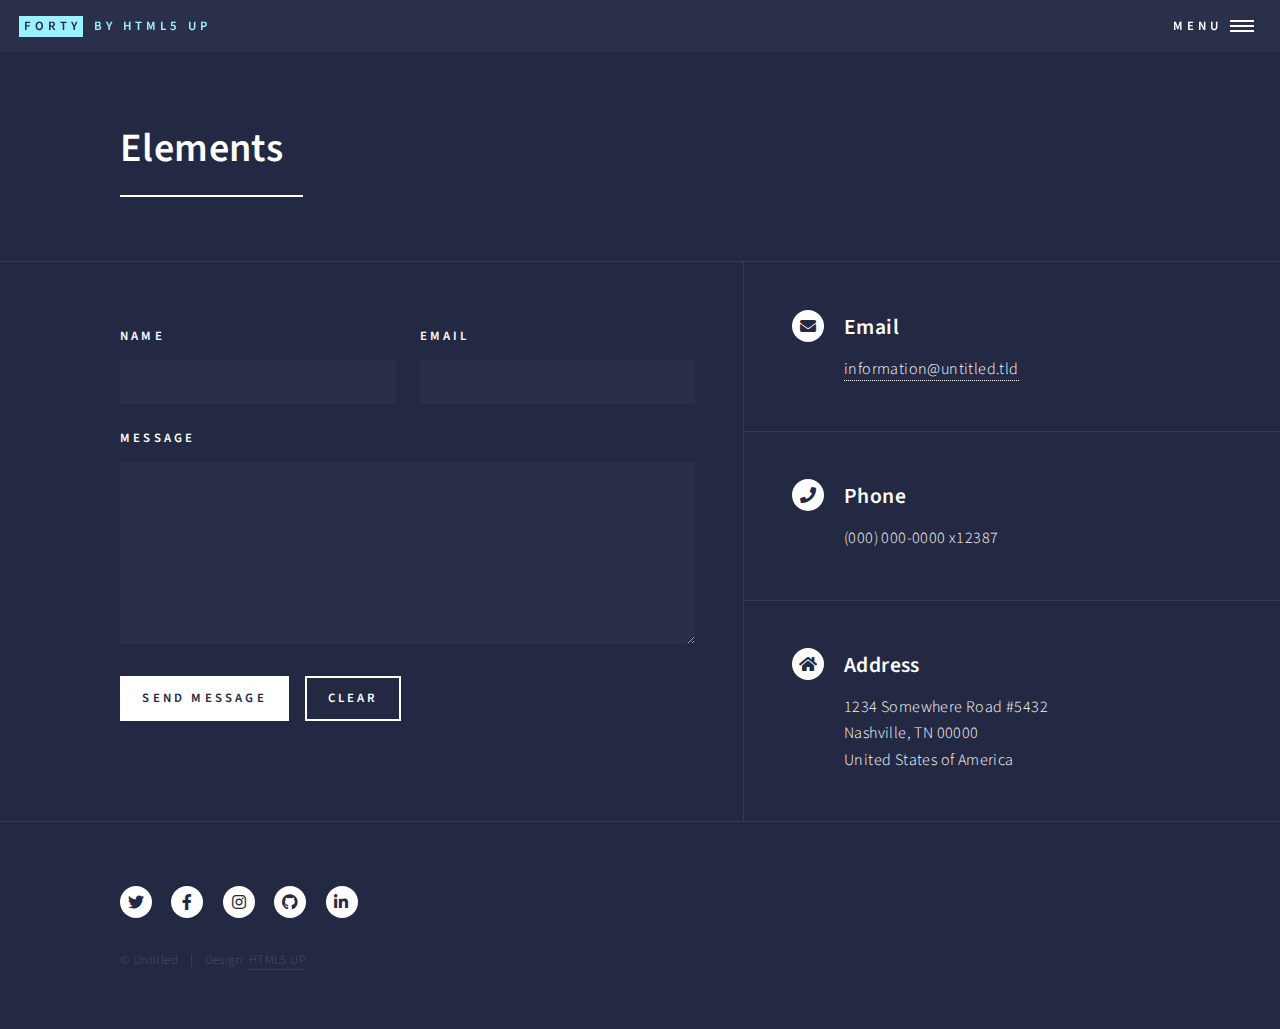
==== commit 33e2719e: "Update elements.html" ====
--- a/elements.html
+++ b/elements.html
@@ -49,415 +49,7 @@
 										<h1>Elements</h1>
 									</header>
 
-									<!-- Content -->
-										<h2 id="content">Sample Content</h2>
-										<p>Praesent ac adipiscing ullamcorper semper ut amet ac risus. Lorem sapien ut odio odio nunc. Ac adipiscing nibh porttitor erat risus justo adipiscing adipiscing amet placerat accumsan. Vis. Faucibus odio magna tempus adipiscing a non. In mi primis arcu ut non accumsan vivamus ac blandit adipiscing adipiscing arcu metus praesent turpis eu ac lacinia nunc ac commodo gravida adipiscing eget accumsan ac nunc adipiscing adipiscing.</p>
-										<div class="row">
-											<div class="col-6 col-12-small">
-												<h3>Sem turpis amet semper</h3>
-												<p>Nunc lacinia ante nunc ac lobortis. Interdum adipiscing gravida odio porttitor sem non mi integer non faucibus ornare mi ut ante amet placerat aliquet. Volutpat commodo eu sed ante lacinia. Sapien a lorem in integer ornare praesent commodo adipiscing arcu in massa commodo lorem accumsan at odio massa ac ac. Semper adipiscing varius montes viverra nibh in adipiscing blandit tempus accumsan.</p>
-											</div>
-											<div class="col-6 col-12-small">
-												<h3>Magna odio tempus commodo</h3>
-												<p>In arcu accumsan arcu adipiscing accumsan orci ac. Felis id enim aliquet. Accumsan ac integer lobortis commodo ornare aliquet accumsan erat tempus amet porttitor. Ante commodo blandit adipiscing integer semper orci eget. Faucibus commodo adipiscing mi eu nullam accumsan morbi arcu ornare odio mi adipiscing nascetur lacus ac interdum morbi accumsan vis mi accumsan ac praesent.</p>
-											</div>
-											<!-- Break -->
-											<div class="col-4 col-12-medium">
-												<h3>Interdum sapien gravida</h3>
-												<p>Nunc lacinia ante nunc ac lobortis. Interdum adipiscing gravida odio porttitor sem non mi integer non faucibus ornare mi ut ante amet placerat aliquet. Volutpat eu sed ante lacinia sapien lorem accumsan varius montes viverra nibh in adipiscing blandit tempus accumsan.</p>
-											</div>
-											<div class="col-4 col-12-medium">
-												<h3>Faucibus consequat lorem</h3>
-												<p>Nunc lacinia ante nunc ac lobortis. Interdum adipiscing gravida odio porttitor sem non mi integer non faucibus ornare mi ut ante amet placerat aliquet. Volutpat eu sed ante lacinia sapien lorem accumsan varius montes viverra nibh in adipiscing blandit tempus accumsan.</p>
-											</div>
-											<div class="col-4 col-12-medium">
-												<h3>Accumsan montes viverra</h3>
-												<p>Nunc lacinia ante nunc ac lobortis. Interdum adipiscing gravida odio porttitor sem non mi integer non faucibus ornare mi ut ante amet placerat aliquet. Volutpat eu sed ante lacinia sapien lorem accumsan varius montes viverra nibh in adipiscing blandit tempus accumsan.</p>
-											</div>
-										</div>
-
-									<hr class="major" />
-
-									<!-- Elements -->
-										<h2 id="elements">Elements</h2>
-										<div class="row gtr-200">
-											<div class="col-6 col-12-medium">
-
-												<!-- Text stuff -->
-													<h3>Text</h3>
-													<p>This is <b>bold</b> and this is <strong>strong</strong>. This is <i>italic</i> and this is <em>emphasized</em>.
-													This is <sup>superscript</sup> text and this is <sub>subscript</sub> text.
-													This is <u>underlined</u> and this is code: <code>for (;;) { ... }</code>.
-													Finally, this is a <a href="#">link</a>.</p>
-													<hr />
-													<h2>Heading Level 2</h2>
-													<h3>Heading Level 3</h3>
-													<h4>Heading Level 4</h4>
-													<hr />
-													<p>Nunc lacinia ante nunc ac lobortis. Interdum adipiscing gravida odio porttitor sem non mi integer non faucibus ornare mi ut ante amet placerat aliquet. Volutpat eu sed ante lacinia sapien lorem accumsan varius montes viverra nibh in adipiscing blandit tempus accumsan.</p>
-
-												<!-- Lists -->
-													<h3>Lists</h3>
-													<div class="row">
-														<div class="col-6 col-12-small">
-
-															<h4>Unordered</h4>
-															<ul>
-																<li>Dolor etiam magna etiam.</li>
-																<li>Sagittis lorem eleifend.</li>
-																<li>Felis dolore viverra.</li>
-															</ul>
-
-															<h4>Alternate</h4>
-															<ul class="alt">
-																<li>Dolor etiam magna etiam.</li>
-																<li>Sagittis lorem eleifend.</li>
-																<li>Felis feugiat viverra.</li>
-															</ul>
-
-														</div>
-														<div class="col-6 col-12-small">
-
-															<h4>Ordered</h4>
-															<ol>
-																<li>Dolor etiam magna etiam.</li>
-																<li>Etiam vel lorem sed viverra.</li>
-																<li>Felis dolore viverra.</li>
-																<li>Dolor etiam magna etiam.</li>
-																<li>Etiam vel lorem sed viverra.</li>
-																<li>Felis dolore viverra.</li>
-															</ol>
-
-															<h4>Icons</h4>
-															<ul class="icons">
-																<li><a href="#" class="icon brands fa-twitter"><span class="label">Twitter</span></a></li>
-																<li><a href="#" class="icon brands fa-facebook-f"><span class="label">Facebook</span></a></li>
-																<li><a href="#" class="icon brands fa-instagram"><span class="label">Instagram</span></a></li>
-																<li><a href="#" class="icon brands fa-github"><span class="label">Github</span></a></li>
-																<li><a href="#" class="icon brands fa-dribbble"><span class="label">Dribbble</span></a></li>
-																<li><a href="#" class="icon brands fa-tumblr"><span class="label">Tumblr</span></a></li>
-															</ul>
-															<ul class="icons">
-																<li><a href="#" class="icon brands alt fa-twitter"><span class="label">Twitter</span></a></li>
-																<li><a href="#" class="icon brands alt fa-facebook-f"><span class="label">Facebook</span></a></li>
-																<li><a href="#" class="icon brands alt fa-instagram"><span class="label">Instagram</span></a></li>
-															</ul>
-
-														</div>
-													</div>
-													<h4>Definition</h4>
-													<dl>
-														<dt>Item1</dt>
-														<dd>
-															<p>Lorem ipsum dolor vestibulum ante ipsum primis in faucibus vestibulum. Blandit adipiscing eu felis iaculis volutpat ac adipiscing accumsan eu faucibus. Integer ac pellentesque praesent. Lorem ipsum dolor.</p>
-														</dd>
-														<dt>Item2</dt>
-														<dd>
-															<p>Lorem ipsum dolor vestibulum ante ipsum primis in faucibus vestibulum. Blandit adipiscing eu felis iaculis volutpat ac adipiscing accumsan eu faucibus. Integer ac pellentesque praesent. Lorem ipsum dolor.</p>
-														</dd>
-														<dt>Item3</dt>
-														<dd>
-															<p>Lorem ipsum dolor vestibulum ante ipsum primis in faucibus vestibulum. Blandit adipiscing eu felis iaculis volutpat ac adipiscing accumsan eu faucibus. Integer ac pellentesque praesent. Lorem ipsum dolor.</p>
-														</dd>
-													</dl>
-
-													<h4>Actions</h4>
-													<ul class="actions">
-														<li><a href="#" class="button primary">Default</a></li>
-														<li><a href="#" class="button">Default</a></li>
-													</ul>
-													<ul class="actions small">
-														<li><a href="#" class="button primary small">Small</a></li>
-														<li><a href="#" class="button small">Small</a></li>
-													</ul>
-													<div class="row">
-														<div class="col-6 col-12-small">
-															<ul class="actions stacked">
-																<li><a href="#" class="button primary">Default</a></li>
-																<li><a href="#" class="button">Default</a></li>
-															</ul>
-														</div>
-														<div class="col-6 col-12-small">
-															<ul class="actions stacked">
-																<li><a href="#" class="button primary small">Small</a></li>
-																<li><a href="#" class="button small">Small</a></li>
-															</ul>
-														</div>
-														<div class="col-6 col-12-small">
-															<ul class="actions stacked">
-																<li><a href="#" class="button primary fit">Default</a></li>
-																<li><a href="#" class="button fit">Default</a></li>
-															</ul>
-														</div>
-														<div class="col-6 col-12-small">
-															<ul class="actions stacked">
-																<li><a href="#" class="button primary small fit">Small</a></li>
-																<li><a href="#" class="button small fit">Small</a></li>
-															</ul>
-														</div>
-													</div>
-
-													<h4>Pagination</h4>
-													<ul class="pagination">
-														<li><span class="button small disabled">Prev</span></li>
-														<li><a href="#" class="page active">1</a></li>
-														<li><a href="#" class="page">2</a></li>
-														<li><a href="#" class="page">3</a></li>
-														<li><span>&hellip;</span></li>
-														<li><a href="#" class="page">8</a></li>
-														<li><a href="#" class="page">9</a></li>
-														<li><a href="#" class="page">10</a></li>
-														<li><a href="#" class="button small">Next</a></li>
-													</ul>
-
-												<!-- Blockquote -->
-													<h3>Blockquote</h3>
-													<blockquote>Fringilla nisl. Donec accumsan interdum nisi, quis tincidunt felis sagittis eget tempus euismod. Vestibulum ante ipsum primis in faucibus vestibulum. Blandit adipiscing eu felis iaculis volutpat ac adipiscing accumsan faucibus. Vestibulum ante ipsum primis in faucibus vestibulum. Blandit adipiscing eu felis.</blockquote>
-
-												<!-- Table -->
-													<h3>Table</h3>
-
-													<h4>Default</h4>
-													<div class="table-wrapper">
-														<table>
-															<thead>
-																<tr>
-																	<th>Name</th>
-																	<th>Description</th>
-																	<th>Price</th>
-																</tr>
-															</thead>
-															<tbody>
-																<tr>
-																	<td>Item1</td>
-																	<td>Ante turpis integer aliquet porttitor.</td>
-																	<td>29.99</td>
-																</tr>
-																<tr>
-																	<td>Item2</td>
-																	<td>Vis ac commodo adipiscing arcu aliquet.</td>
-																	<td>19.99</td>
-																</tr>
-																<tr>
-																	<td>Item3</td>
-																	<td> Morbi faucibus arcu accumsan lorem.</td>
-																	<td>29.99</td>
-																</tr>
-																<tr>
-																	<td>Item4</td>
-																	<td>Vitae integer tempus condimentum.</td>
-																	<td>19.99</td>
-																</tr>
-																<tr>
-																	<td>Item5</td>
-																	<td>Ante turpis integer aliquet porttitor.</td>
-																	<td>29.99</td>
-																</tr>
-															</tbody>
-															<tfoot>
-																<tr>
-																	<td colspan="2"></td>
-																	<td>100.00</td>
-																</tr>
-															</tfoot>
-														</table>
-													</div>
-
-													<h4>Alternate</h4>
-													<div class="table-wrapper">
-														<table class="alt">
-															<thead>
-																<tr>
-																	<th>Name</th>
-																	<th>Description</th>
-																	<th>Price</th>
-																</tr>
-															</thead>
-															<tbody>
-																<tr>
-																	<td>Item1</td>
-																	<td>Ante turpis integer aliquet porttitor.</td>
-																	<td>29.99</td>
-																</tr>
-																<tr>
-																	<td>Item2</td>
-																	<td>Vis ac commodo adipiscing arcu aliquet.</td>
-																	<td>19.99</td>
-																</tr>
-																<tr>
-																	<td>Item3</td>
-																	<td> Morbi faucibus arcu accumsan lorem.</td>
-																	<td>29.99</td>
-																</tr>
-																<tr>
-																	<td>Item4</td>
-																	<td>Vitae integer tempus condimentum.</td>
-																	<td>19.99</td>
-																</tr>
-																<tr>
-																	<td>Item5</td>
-																	<td>Ante turpis integer aliquet porttitor.</td>
-																	<td>29.99</td>
-																</tr>
-															</tbody>
-															<tfoot>
-																<tr>
-																	<td colspan="2"></td>
-																	<td>100.00</td>
-																</tr>
-															</tfoot>
-														</table>
-													</div>
-
-											</div>
-											<div class="col-6 col-12-medium">
-
-												<!-- Buttons -->
-													<h3>Buttons</h3>
-													<ul class="actions">
-														<li><a href="#" class="button primary">Primary</a></li>
-														<li><a href="#" class="button">Default</a></li>
-													</ul>
-													<div class="row">
-														<div class="col-6 col-12-xsmall">
-															<ul class="actions stacked">
-																<li><a href="#" class="button large">Large</a></li>
-																<li><a href="#" class="button">Default</a></li>
-																<li><a href="#" class="button small">Small</a></li>
-															</ul>
-														</div>
-														<div class="col-6 col-12-xsmall">
-															<ul class="actions stacked">
-																<li><a href="#" class="button primary large">Large</a></li>
-																<li><a href="#" class="button primary">Default</a></li>
-																<li><a href="#" class="button primary small">Small</a></li>
-															</ul>
-														</div>
-													</div>
-													<ul class="actions fit">
-														<li><a href="#" class="button primary fit">Fit</a></li>
-														<li><a href="#" class="button fit">Fit</a></li>
-													</ul>
-													<ul class="actions fit small">
-														<li><a href="#" class="button primary fit small">Fit + Small</a></li>
-														<li><a href="#" class="button fit small">Fit + Small</a></li>
-													</ul>
-													<ul class="actions">
-														<li><a href="#" class="button primary icon solid fa-search">Icon</a></li>
-														<li><a href="#" class="button icon solid fa-download">Icon</a></li>
-													</ul>
-													<ul class="actions">
-														<li><span class="button primary disabled">Primary</span></li>
-														<li><span class="button disabled">Default</span></li>
-													</ul>
-
-												<!-- Form -->
-													<h3>Form</h3>
-
-													<form method="post" action="#">
-														<div class="row gtr-uniform">
-															<div class="col-6 col-12-xsmall">
-																<input type="text" name="demo-name" id="demo-name" value="" placeholder="Name" />
-															</div>
-															<div class="col-6 col-12-xsmall">
-																<input type="email" name="demo-email" id="demo-email" value="" placeholder="Email" />
-															</div>
-															<!-- Break -->
-															<div class="col-12">
-																<select name="demo-category" id="demo-category">
-																	<option value="">- Category -</option>
-																	<option value="1">Manufacturing</option>
-																	<option value="1">Shipping</option>
-																	<option value="1">Administration</option>
-																	<option value="1">Human Resources</option>
-																</select>
-															</div>
-															<!-- Break -->
-															<div class="col-4 col-12-small">
-																<input type="radio" id="demo-priority-low" name="demo-priority" checked>
-																<label for="demo-priority-low">Low</label>
-															</div>
-															<div class="col-4 col-12-small">
-																<input type="radio" id="demo-priority-normal" name="demo-priority">
-																<label for="demo-priority-normal">Normal</label>
-															</div>
-															<div class="col-4 col-12-small">
-																<input type="radio" id="demo-priority-high" name="demo-priority">
-																<label for="demo-priority-high">High</label>
-															</div>
-															<!-- Break -->
-															<div class="col-6 col-12-small">
-																<input type="checkbox" id="demo-copy" name="demo-copy">
-																<label for="demo-copy">Email me a copy</label>
-															</div>
-															<div class="col-6 col-12-small">
-																<input type="checkbox" id="demo-human" name="demo-human" checked>
-																<label for="demo-human">I am a human</label>
-															</div>
-															<!-- Break -->
-															<div class="col-12">
-																<textarea name="demo-message" id="demo-message" placeholder="Enter your message" rows="6"></textarea>
-															</div>
-															<!-- Break -->
-															<div class="col-12">
-																<ul class="actions">
-																	<li><input type="submit" value="Send Message" class="primary" /></li>
-																	<li><input type="reset" value="Reset" /></li>
-																</ul>
-															</div>
-														</div>
-													</form>
-
-												<!-- Image -->
-													<h3>Image</h3>
-
-													<h4>Fit</h4>
-													<span class="image fit"><img src="images/pic03.jpg" alt="" /></span>
-													<div class="box alt">
-														<div class="row gtr-50 gtr-uniform">
-															<div class="col-4"><span class="image fit"><img src="images/pic08.jpg" alt="" /></span></div>
-															<div class="col-4"><span class="image fit"><img src="images/pic09.jpg" alt="" /></span></div>
-															<div class="col-4"><span class="image fit"><img src="images/pic10.jpg" alt="" /></span></div>
-															<!-- Break -->
-															<div class="col-4"><span class="image fit"><img src="images/pic10.jpg" alt="" /></span></div>
-															<div class="col-4"><span class="image fit"><img src="images/pic08.jpg" alt="" /></span></div>
-															<div class="col-4"><span class="image fit"><img src="images/pic09.jpg" alt="" /></span></div>
-															<!-- Break -->
-															<div class="col-4"><span class="image fit"><img src="images/pic09.jpg" alt="" /></span></div>
-															<div class="col-4"><span class="image fit"><img src="images/pic10.jpg" alt="" /></span></div>
-															<div class="col-4"><span class="image fit"><img src="images/pic08.jpg" alt="" /></span></div>
-														</div>
-													</div>
-
-													<h4>Left &amp; Right</h4>
-													<p><span class="image left"><img src="images/pic09.jpg" alt="" /></span>Lorem ipsum dolor sit accumsan interdum nisi, quis tincidunt felis sagittis eget. tempus euismod. Vestibulum ante ipsum primis in faucibus vestibulum. Blandit adipiscing eu felis iaculis volutpat ac adipiscing accumsan eu faucibus. Integer ac pellentesque praesent tincidunt felis sagittis eget. tempus euismod. Vestibulum ante ipsum primis sagittis eget. tempus euismod. Vestibulum ante ipsum primis in faucibus vestibulum. Blandit adipiscing eu felis iaculis volutpat ac adipiscing accumsan eu faucibus. Integer ac pellentesque praesent tincidunt felis sagittis eget tempus vestibulum ante ipsum primis in faucibus magna blandit adipiscing eu felis iaculis.</p>
-													<p><span class="image right"><img src="images/pic10.jpg" alt="" /></span>Lorem ipsum dolor sit accumsan interdum nisi, quis tincidunt felis sagittis eget. tempus euismod. Vestibulum ante ipsum primis in faucibus vestibulum. Blandit adipiscing eu felis iaculis volutpat ac adipiscing accumsan eu faucibus. Integer ac pellentesque praesent tincidunt felis sagittis eget. tempus euismod. Vestibulum ante ipsum primis sagittis eget. tempus euismod. Vestibulum ante ipsum primis in faucibus vestibulum. Blandit adipiscing eu felis iaculis volutpat ac adipiscing accumsan eu faucibus. Integer ac pellentesque praesent tincidunt felis sagittis eget tempus vestibulum ante ipsum primis in faucibus magna blandit adipiscing eu felis iaculis.</p>
-
-												<!-- Box -->
-													<h3>Box</h3>
-													<div class="box">
-														<p>Felis sagittis eget tempus primis in faucibus vestibulum. Blandit adipiscing eu felis iaculis volutpat ac adipiscing accumsan eu faucibus. Integer ac pellentesque praesent tincidunt felis sagittis eget. tempus euismod. Magna sed etiam ante ipsum primis in faucibus vestibulum. Blandit adipiscing eu ipsum primis in faucibus vestibulum. Blandit adipiscing eu felis iaculis volutpat ac adipiscing accumsan eu faucibus lorem ipsum.</p>
-													</div>
-
-												<!-- Preformatted Code -->
-													<h3>Preformatted</h3>
-													<pre><code>i = 0;
-
-while (!deck.isInOrder()) {
-    print 'Iteration ' + i;
-    deck.shuffle();
-    i++;
-}
-
-print 'It took ' + i + ' iterations to sort the deck.';
-</code></pre>
-
-											</div>
-										</div>
-
 								</div>
-							</section>
-
 					</div>
 
 				<!-- Contact -->
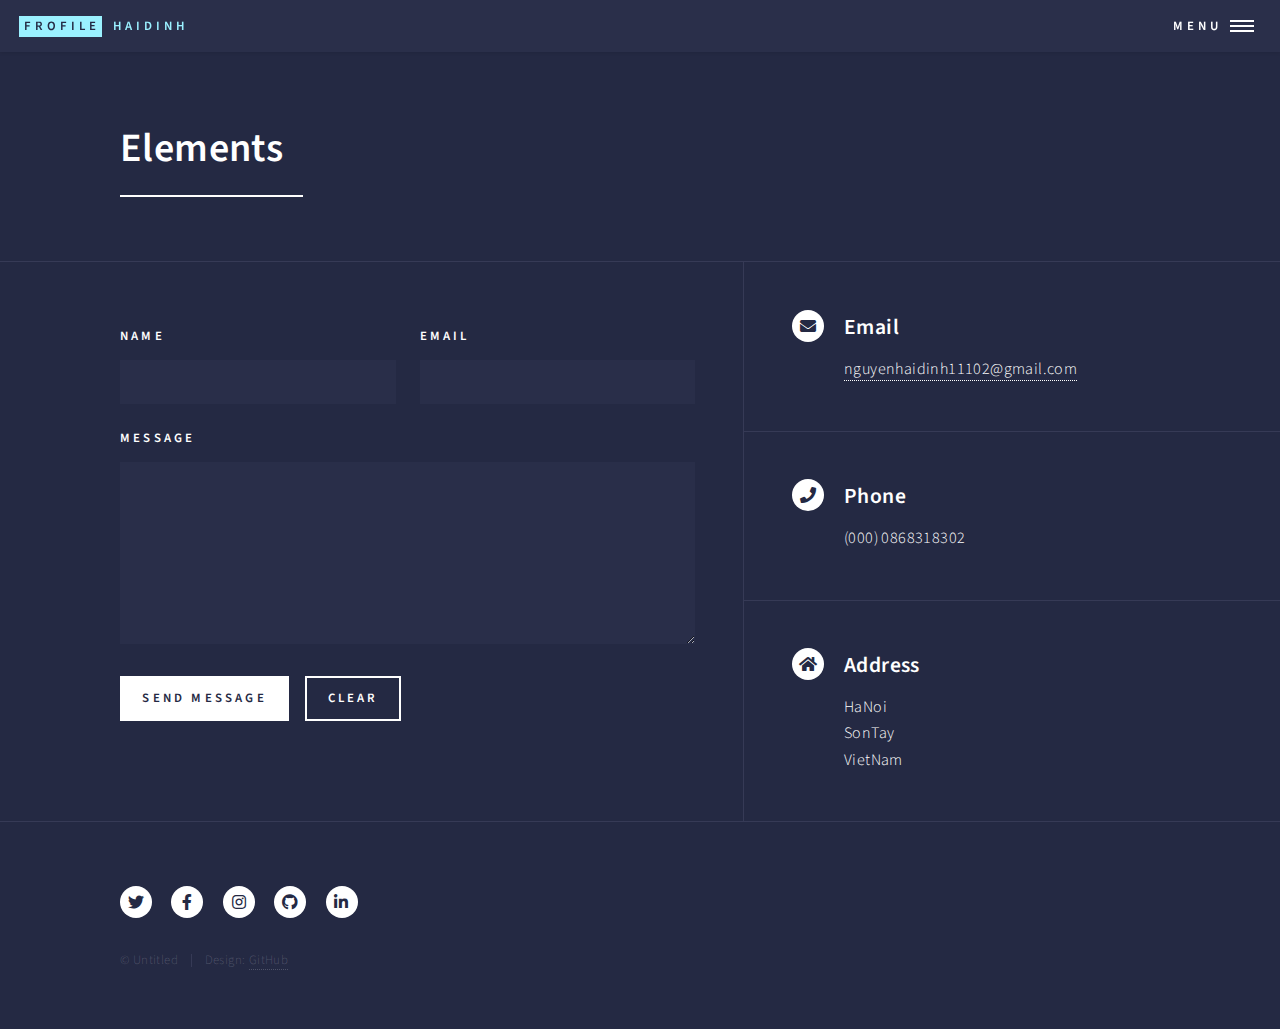
==== commit 9e843a0b: "Update elements.html" ====
--- a/elements.html
+++ b/elements.html
@@ -6,7 +6,7 @@
 -->
 <html>
 	<head>
-		<title>Elements - Forty by HTML5 UP</title>
+		<title>HAIDINH FROFILE</title>
 		<meta charset="utf-8" />
 		<meta name="viewport" content="width=device-width, initial-scale=1, user-scalable=no" />
 		<link rel="stylesheet" href="assets/css/main.css" />
@@ -19,7 +19,7 @@
 
 				<!-- Header -->
 					<header id="header">
-						<a href="index.html" class="logo"><strong>Forty</strong> <span>by HTML5 UP</span></a>
+						<a href="index.html" class="logo"><strong>FROFILE</strong> <span>HAIDINH</span></a>
 						<nav>
 							<a href="#menu">Menu</a>
 						</nav>
@@ -82,23 +82,23 @@
 									<div class="contact-method">
 										<span class="icon solid alt fa-envelope"></span>
 										<h3>Email</h3>
-										<a href="#">information@untitled.tld</a>
+										<a href="https://mail.google.com/mail/u/2/#inbox">nguyenhaidinh11102@gmail.com</a>
 									</div>
 								</section>
 								<section>
 									<div class="contact-method">
 										<span class="icon solid alt fa-phone"></span>
 										<h3>Phone</h3>
-										<span>(000) 000-0000 x12387</span>
+										<span>(000) 0868318302</span>
 									</div>
 								</section>
 								<section>
 									<div class="contact-method">
 										<span class="icon solid alt fa-home"></span>
 										<h3>Address</h3>
-										<span>1234 Somewhere Road #5432<br />
-										Nashville, TN 00000<br />
-										United States of America</span>
+										<span>HaNoi<br />
+										SonTay<br />
+										VietNam</span>
 									</div>
 								</section>
 							</section>
@@ -110,13 +110,13 @@
 						<div class="inner">
 							<ul class="icons">
 								<li><a href="#" class="icon brands alt fa-twitter"><span class="label">Twitter</span></a></li>
-								<li><a href="#" class="icon brands alt fa-facebook-f"><span class="label">Facebook</span></a></li>
-								<li><a href="#" class="icon brands alt fa-instagram"><span class="label">Instagram</span></a></li>
-								<li><a href="#" class="icon brands alt fa-github"><span class="label">GitHub</span></a></li>
-								<li><a href="#" class="icon brands alt fa-linkedin-in"><span class="label">LinkedIn</span></a></li>
+								<li><a href="https://www.facebook.com/profile.php?id=100015002088279" class="icon brands alt fa-facebook-f"><span class="label">Facebook</span></a></li>
+								<li><a href="https://www.instagram.com/_.dinhhai._" class="icon brands alt fa-instagram"><span class="label">Instagram</span></a></li>
+								<li><a href="https://github.com/haidinh11102/html5up-forty" class="icon brands alt fa-github"><span class="label">GitHub</span></a></li>
+								<li><a href="https://www.tiktok.com/@hai.dinh.02?lang=vi-VN&is_copy_url=1&is_from_webapp=v1" class="icon brands alt fa-linkedin-in"><span class="label">LinkedIn</span></a></li>
 							</ul>
 							<ul class="copyright">
-								<li>&copy; Untitled</li><li>Design: <a href="https://html5up.net">HTML5 UP</a></li>
+								<li>&copy; Untitled</li><li>Design: <a href="https://github.com/haidinh11102/html5up-forty">GitHub</a></li>
 							</ul>
 						</div>
 					</footer>
--- a/assets/css/main.css
+++ b/assets/css/main.css
@@ -3380,7 +3380,7 @@
 		-webkit-align-items: center;
 		-ms-align-items: center;
 		align-items: center;
-		background-image: url("../../images/banner.jpg");
+		background-image: url("../../images/anh-gif-dep-nhat_054957921.gif");
 		display: -moz-flex;
 		display: -webkit-flex;
 		display: -ms-flex;
@@ -3392,9 +3392,9 @@
 		background-size: cover;
 		border-bottom: 0 !important;
 		cursor: default;
-		height: 60vh;
+		height: 90vh;
 		margin-bottom: -3.25em;
-		max-height: 32em;
+		max-height: 33em;
 		min-height: 22em;
 		position: relative;
 		top: -3.25em;
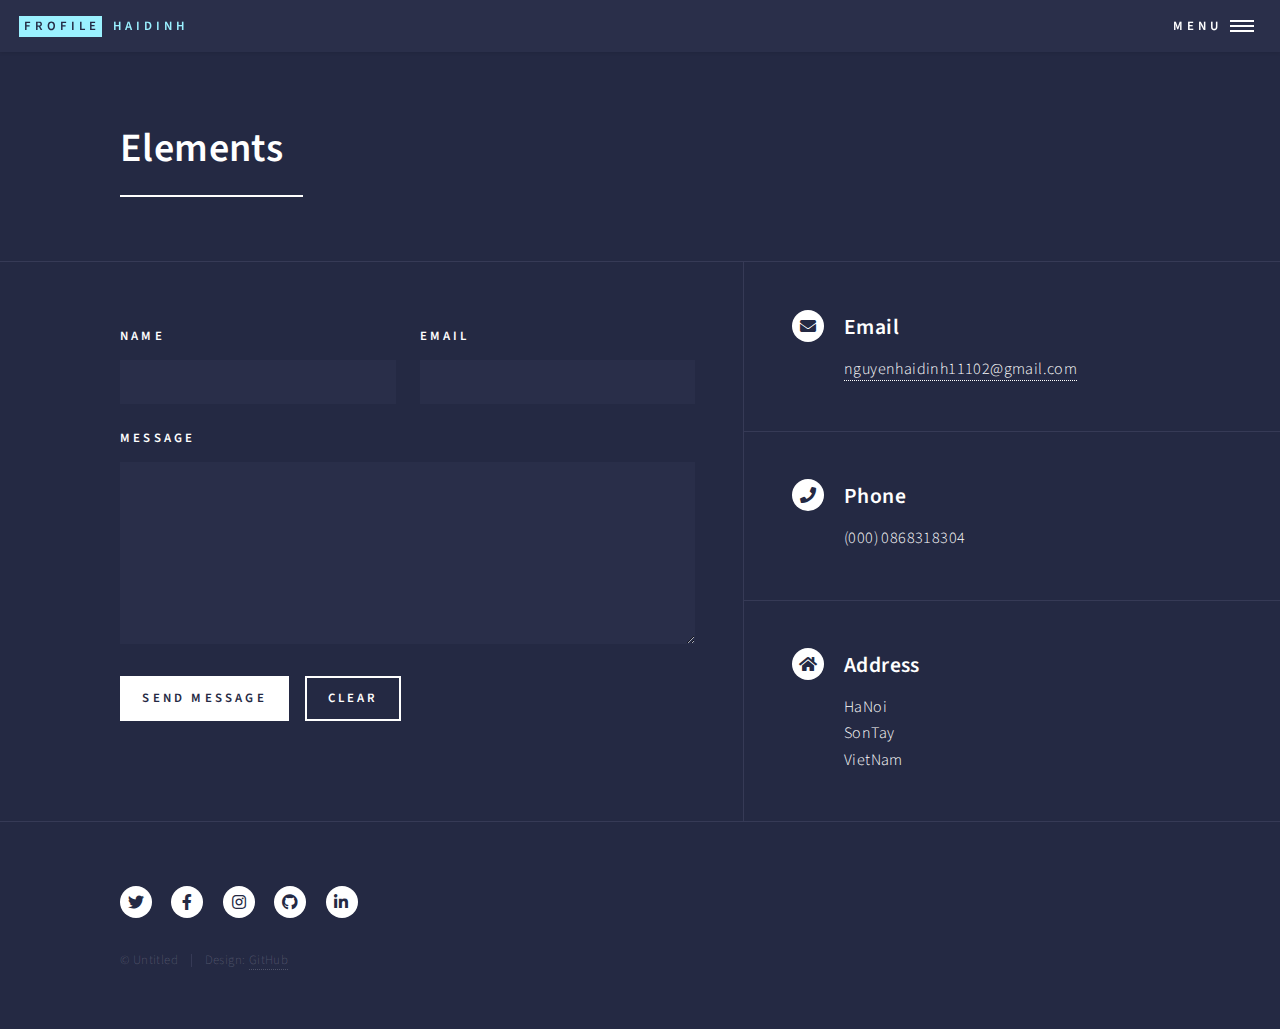
==== commit f9181300: "Update elements.html" ====
--- a/elements.html
+++ b/elements.html
@@ -89,7 +89,7 @@
 									<div class="contact-method">
 										<span class="icon solid alt fa-phone"></span>
 										<h3>Phone</h3>
-										<span>(000) 0868318302</span>
+										<span>(000) 0868318304</span>
 									</div>
 								</section>
 								<section>
--- a/assets/css/main.css
+++ b/assets/css/main.css
@@ -3380,7 +3380,7 @@
 		-webkit-align-items: center;
 		-ms-align-items: center;
 		align-items: center;
-		background-image: url("../../images/anh-gif-dep-nhat_054957921.gif");
+		background-image: url( "../../images/anh-gif-dep-nhat_054957921.gif");
 		display: -moz-flex;
 		display: -webkit-flex;
 		display: -ms-flex;
